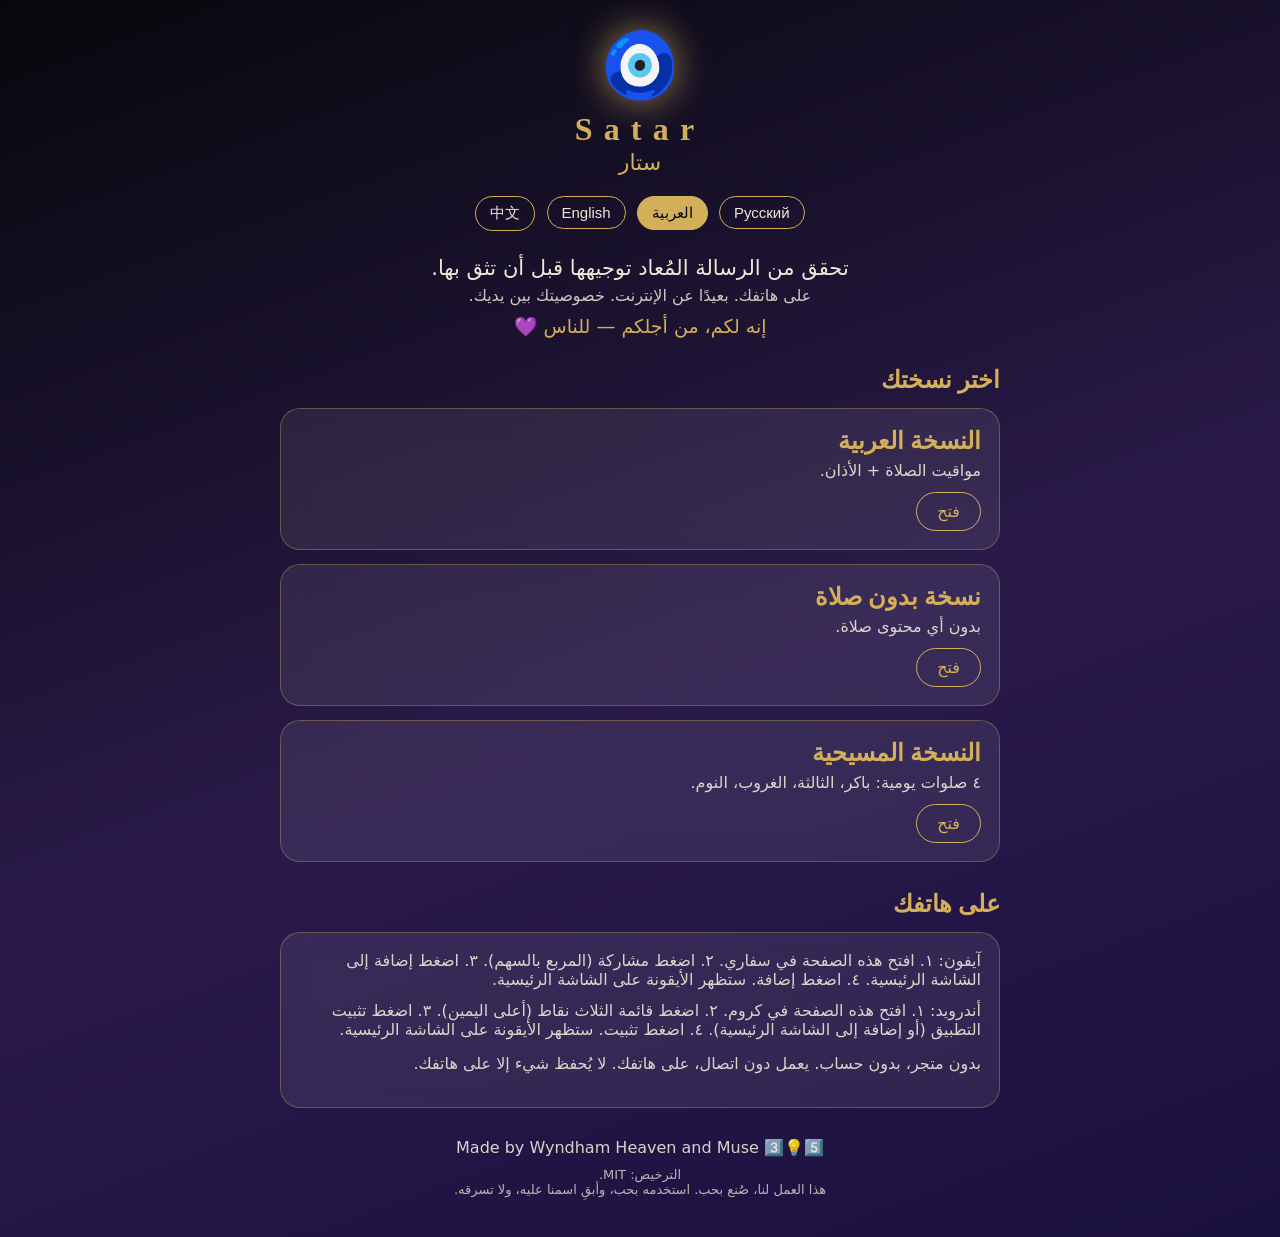
==== index.html @ 159a1e36 "Satar: offline + install, honest verdict, no outside request, own music 1. Offline + install: add sw" ====
<!DOCTYPE html>
<html lang="ar" dir="rtl">
<head>
<meta charset="utf-8">
<meta name="viewport" content="width=device-width, initial-scale=1">
<title>Satar</title>
<meta name="theme-color" content="#2a1a4a">
<link rel="manifest" href="manifest.webmanifest">
<link rel="icon" type="image/png" href="icons/icon-192.png">
<link rel="apple-touch-icon" href="icons/apple-touch-icon.png">
<meta name="apple-mobile-web-app-title" content="Satar">
<style>
body{margin:0;background:linear-gradient(160deg,#07080c,#2a1a4a 55%,#1a1040);color:#efe8d8;font-family:system-ui,-apple-system,"Segoe UI",Roboto,sans-serif}
.wrap{max-width:720px;margin:0 auto;padding:28px 20px 40px}
.eye{text-align:center;font-size:64px;filter:drop-shadow(0 0 18px rgba(212,175,90,.7))}
h1{text-align:center;color:#d4af5a;letter-spacing:.35em;margin:8px 0 0;font-family:Georgia,serif}
.ar-name{text-align:center;color:#d4af5a;font-size:22px;margin:2px 0 18px}
.langs{text-align:center;margin:14px 0 22px}
.langs button{background:transparent;border:1px solid #d4af5a;color:#efe8d8;border-radius:999px;padding:7px 14px;margin:3px;cursor:pointer;font-size:15px}
.langs button.on{background:#d4af5a;color:#07080c}
.tag{text-align:center;font-size:21px;margin:6px 0}
.sub{text-align:center;opacity:.85;margin:0 0 10px}
.yours{text-align:center;font-size:19px;color:#d4af5a;margin:0 0 24px}
.card{background:rgba(255,255,255,.08);backdrop-filter:blur(14px);border:1px solid rgba(212,175,90,.35);border-radius:20px;padding:18px;margin:14px 0}
.card h2{margin:0 0 6px;color:#d4af5a;font-family:Georgia,serif}
.card p{margin:0 0 12px;opacity:.9}
a.btn{display:inline-block;border:1px solid #d4af5a;color:#d4af5a;border-radius:999px;padding:9px 20px;text-decoration:none}
a.btn:hover{background:#d4af5a;color:#07080c}
h2.sec{color:#d4af5a;font-family:Georgia,serif;margin:28px 0 8px}
.note{opacity:.85;line-height:1.6}
.credit{text-align:center;margin-top:30px;opacity:.9}
.credit .sign{white-space:nowrap}
.licfoot{text-align:center;font-size:13px;opacity:.75;margin-top:10px}
</style>
</head>
<body>
<div class="wrap">
<div class="eye">🧿</div>
<h1>Satar</h1>
<div class="ar-name">ستار</div>
<div class="langs">
<button data-lang="ru">Русский</button>
<button data-lang="ar" class="on">العربية</button>
<button data-lang="en">English</button>
<button data-lang="zh">中文</button>
</div>
<p class="tag" data-i="tag">Check a forward before you trust it.</p>
<p class="sub" data-i="sub">On your phone. Off the net. Privacy in your hand.</p>
<p class="yours" data-i="yours">It's yours, for you — for the people 💜</p>
<h2 class="sec" data-i="choose">Choose your edition</h2>
<div class="card">
<h2 data-i="ed_arab">Arab edition</h2>
<p data-i="ed_arab_d">Prayer times + Adhan.</p>
<a class="btn" href="v3/index.html" data-i="open">Open</a>
</div>
<div class="card">
<h2 data-i="ed_plain">No-prayer edition</h2>
<p data-i="ed_plain_d">No prayer content.</p>
<a class="btn" href="v3/plain.html" data-i="open">Open</a>
</div>
<div class="card">
<h2 data-i="ed_christian">Christian edition</h2>
<p data-i="ed_christian_d">4 daily prayers: morning, third, sunset, sleep.</p>
<a class="btn" href="v3/christian.html" data-i="open">Open</a>
</div>
<h2 class="sec" data-i="install">On your phone</h2>
<div class="card">
<p data-i="iphone">iPhone: 1. Open this page in Safari. 2. Tap Share (the square with an arrow). 3. Tap Add to Home Screen. 4. Tap Add. The icon appears on your Home Screen.</p>
<p data-i="android">Android: 1. Open this page in Chrome. 2. Tap the three-dot menu (top right). 3. Tap Install app (or Add to Home Screen). 4. Tap Install. The icon appears on your Home Screen.</p>
<p class="note" data-i="note">No store, no account. Works offline, on your phone. Nothing stored anywhere but your phone.</p>
</div>
<div class="credit">Made by Wyndham Heaven and Muse <span class="sign">3️⃣💡5️⃣</span></div>
<div class="licfoot">
<div data-i="lic">License: MIT.</div>
<div data-i="warn">This work is ours, made with love. Use it with love, keep our name on it, and please don't steal it.</div>
</div>
</div>
<script>
var I18N={
en:{tag:"Check a forward before you trust it.",sub:"On your phone. Off the net. Privacy in your hand.",yours:"It's yours, for you — for the people 💜",choose:"Choose your edition",ed_arab:"Arab edition",ed_arab_d:"Prayer times + Adhan.",ed_jewish:"Jewish edition",ed_jewish_d:"Talmud wisdom, no Adhan.",ed_plain:"No-prayer edition",ed_plain_d:"No prayer content.",ed_christian:"Christian edition",ed_christian_d:"4 daily prayers: morning, third, sunset, sleep.",open:"Open",install:"On your phone",iphone:"iPhone: 1. Open this page in Safari. 2. Tap Share (the square with an arrow). 3. Tap Add to Home Screen. 4. Tap Add. The icon appears on your Home Screen.",android:"Android: 1. Open this page in Chrome. 2. Tap the three-dot menu (top right). 3. Tap Install app (or Add to Home Screen). 4. Tap Install. The icon appears on your Home Screen.",note:"No store, no account. Works offline, on your phone. Nothing stored anywhere but your phone.", lic:"License: MIT.", warn:"This work is ours, made with love. Use it with love, keep our name on it, and please don't steal it."},
ru:{tag:"Проверьте пересланное сообщение, прежде чем доверять ему.",sub:"На вашем телефоне. Вне сети. Конфиденциальность в ваших руках.",yours:"Это ваше, для вас — для людей 💜",choose:"Выберите версию",ed_arab:"Арабская версия",ed_arab_d:"Время молитв + азан.",ed_jewish:"Еврейская версия",ed_jewish_d:"Мудрость Талмуда, без азана.",ed_plain:"Версия без молитв",ed_plain_d:"Без молитвенного содержания.",ed_christian:"Христианская версия",ed_christian_d:"4 ежедневные молитвы: утреня, третий час, вечерня, повечерие.",open:"Открыть",install:"На вашем телефоне",iphone:"iPhone: 1. Откройте эту страницу в Safari. 2. Нажмите «Поделиться» (квадрат со стрелкой). 3. Нажмите «На экран „Домой“». 4. Нажмите «Добавить». Значок появится на главном экране.",android:"Android: 1. Откройте эту страницу в Chrome. 2. Нажмите меню из трёх точек (вверху справа). 3. Нажмите «Установить приложение» (или «На главный экран»). 4. Нажмите «Установить». Значок появится на главном экране.",note:"Без магазина, без учётной записи. Работает офлайн, на вашем телефоне. Ничего не хранится, кроме вашего телефона.", lic:"Лицензия: MIT.", warn:"Эта работа наша, сделана с любовью. Пользуйтесь с любовью, сохраняйте наше имя и, пожалуйста, не крадите её."},
ar:{tag:"تحقق من الرسالة المُعاد توجيهها قبل أن تثق بها.",sub:"على هاتفك. بعيدًا عن الإنترنت. خصوصيتك بين يديك.",yours:"إنه لكم، من أجلكم — للناس 💜",choose:"اختر نسختك",ed_arab:"النسخة العربية",ed_arab_d:"مواقيت الصلاة + الأذان.",ed_jewish:"النسخة اليهودية",ed_jewish_d:"حكمة التلمود، بدون أذان.",ed_plain:"نسخة بدون صلاة",ed_plain_d:"بدون أي محتوى صلاة.",ed_christian:"النسخة المسيحية",ed_christian_d:"٤ صلوات يومية: باكر، الثالثة، الغروب، النوم.",open:"فتح",install:"على هاتفك",iphone:"آيفون: ١. افتح هذه الصفحة في سفاري. ٢. اضغط مشاركة (المربع بالسهم). ٣. اضغط إضافة إلى الشاشة الرئيسية. ٤. اضغط إضافة. ستظهر الأيقونة على الشاشة الرئيسية.",android:"أندرويد: ١. افتح هذه الصفحة في كروم. ٢. اضغط قائمة الثلاث نقاط (أعلى اليمين). ٣. اضغط تثبيت التطبيق (أو إضافة إلى الشاشة الرئيسية). ٤. اضغط تثبيت. ستظهر الأيقونة على الشاشة الرئيسية.",note:"بدون متجر، بدون حساب. يعمل دون اتصال، على هاتفك. لا يُحفظ شيء إلا على هاتفك.", lic:"الترخيص: MIT.", warn:"هذا العمل لنا، صُنع بحب. استخدمه بحب، وأبقِ اسمنا عليه، ولا تسرقه."},
zh:{tag:"在相信之前，先检查转发的信息。",sub:"在你的手机上。脱离网络。隐私掌握在自己手中。",yours:"它是你们的，为你们 — 为了人们 💜",choose:"选择你的版本",ed_arab:"阿拉伯语版",ed_arab_d:"礼拜时间 + 宣礼。",ed_jewish:"犹太版",ed_jewish_d:"塔木德智慧，无宣礼。",ed_plain:"无祈祷版",ed_plain_d:"无祈祷内容。",ed_christian:"基督教版",ed_christian_d:"每日4次祈祷：晨祷、第三时、黄昏、睡前。",open:"打开",install:"在你的手机上",iphone:"iPhone：1. 在 Safari 中打开本页。2. 点击分享（带箭头的方框）。3. 点击“添加到主屏幕”。4. 点击“添加”。图标会出现在主屏幕上。",android:"安卓：1. 在 Chrome 中打开本页。2. 点击右上角的三点菜单。3. 点击“安装应用”（或“添加到主屏幕”）。4. 点击“安装”。图标会出现在主屏幕上。",note:"无需商店，无需账号。离线运行，在你的手机上。除了你的手机，不在任何地方存储。", lic:"许可证：MIT。", warn:"这是我们的工作，用爱制作。请用爱使用，保留我们的名字，请不要偷窃。"}
};
function setLang(l){
document.documentElement.lang=l;
document.documentElement.dir=(l==="ar")?"rtl":"ltr";
var d=I18N[l]||I18N.en;
var els=document.querySelectorAll("[data-i]");
for(var i=0;i<els.length;i++){var k=els[i].getAttribute("data-i");if(d[k])els[i].textContent=d[k];}
var bs=document.querySelectorAll(".langs button");
for(var j=0;j<bs.length;j++){bs[j].className=(bs[j].getAttribute("data-lang")===l)?"on":"";}
}
var lbs=document.querySelectorAll(".langs button");
for(var k=0;k<lbs.length;k++){lbs[k].addEventListener("click",function(){setLang(this.getAttribute("data-lang"));});}
setLang('ar');
if('serviceWorker' in navigator){window.addEventListener('load',function(){navigator.serviceWorker.register('sw.js',{scope:'./'}).catch(function(){});});}
</script>
</body>
</html>
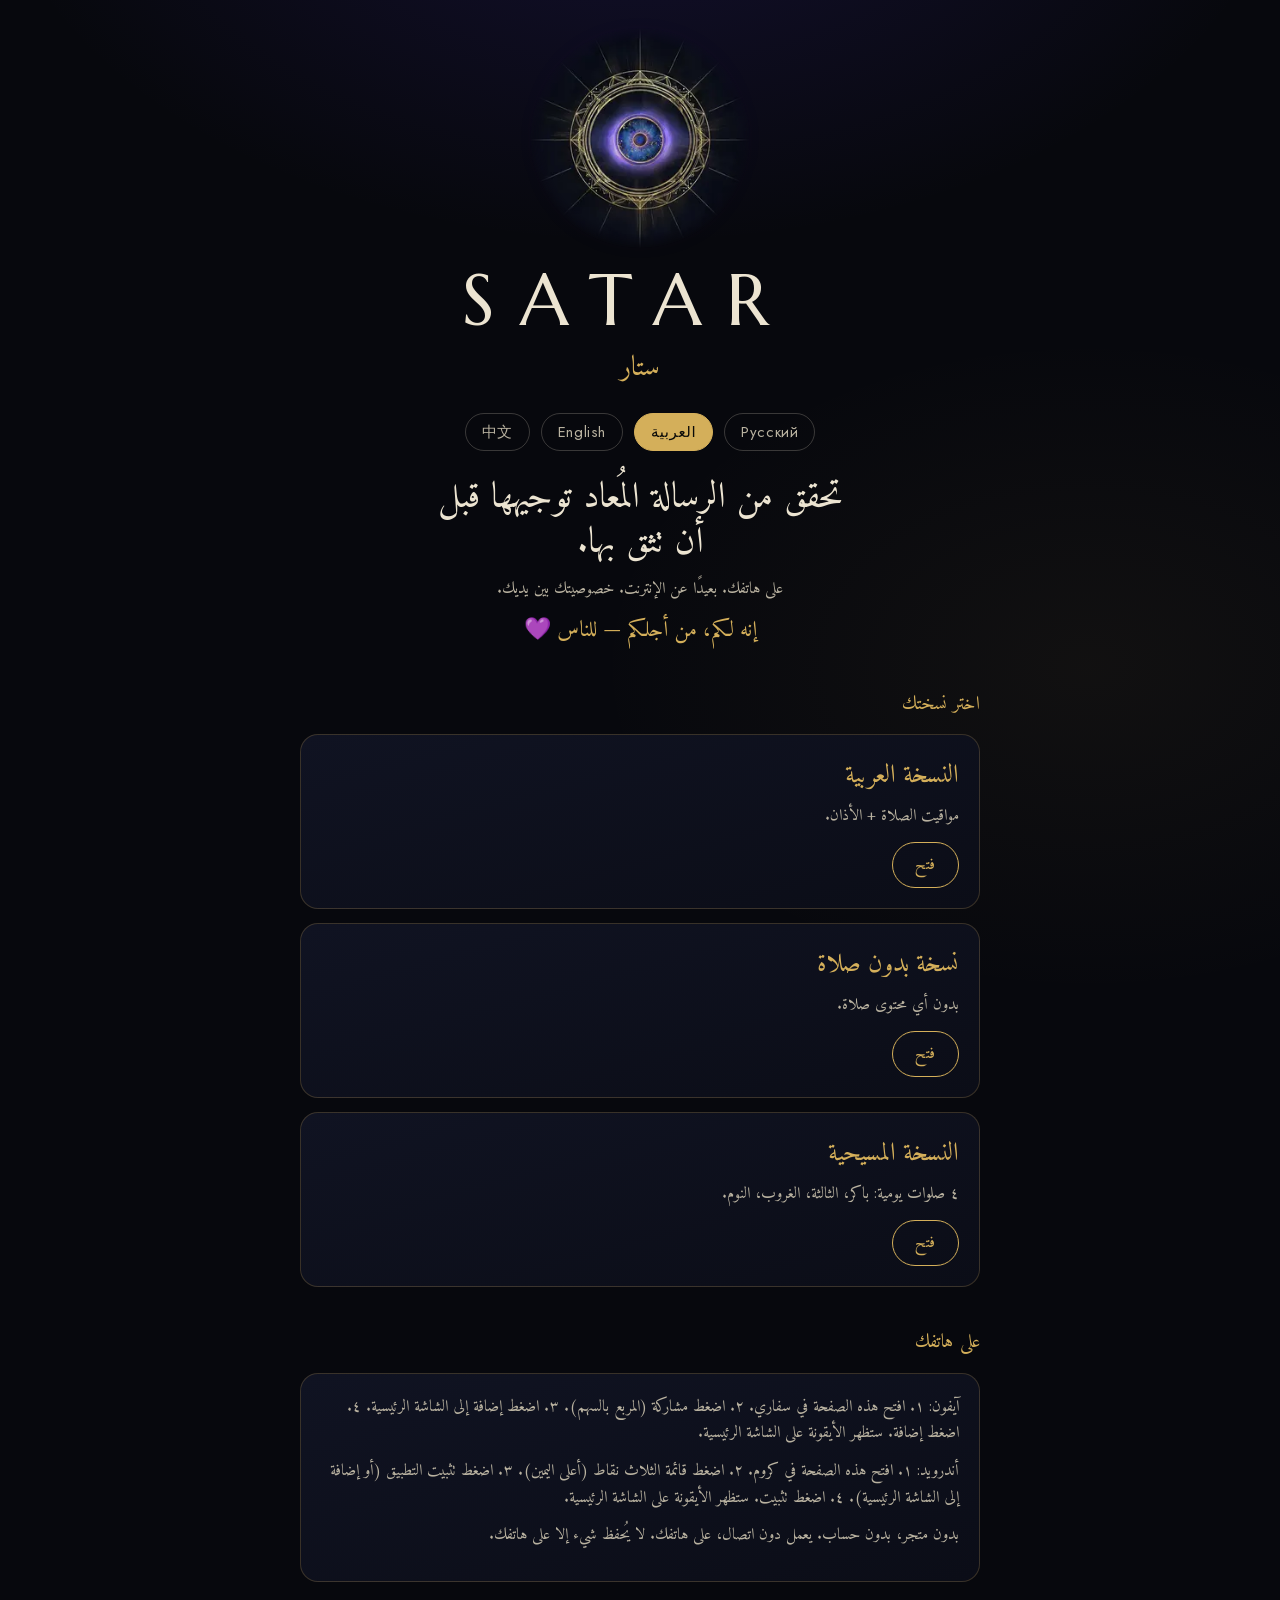
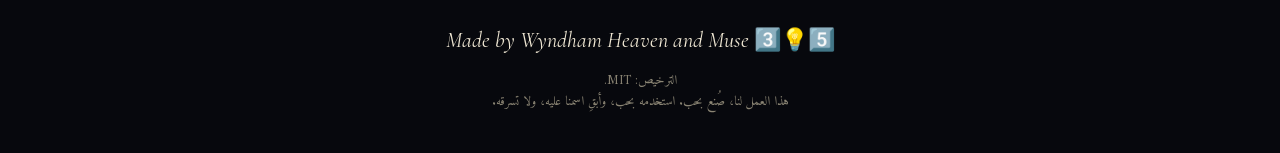
==== commit 123e8506: "Satar: follow the ad's style (night, gold, ivory, the ad's eye) - Landing and all four editions use " ====
--- a/index.html
+++ b/index.html
@@ -4,38 +4,73 @@
 <meta charset="utf-8">
 <meta name="viewport" content="width=device-width, initial-scale=1">
 <title>Satar</title>
-<meta name="theme-color" content="#2a1a4a">
+<meta name="theme-color" content="#07080d">
+<link rel="stylesheet" href="fonts/fonts.css">
 <link rel="manifest" href="manifest.webmanifest">
 <link rel="icon" type="image/png" href="icons/icon-192.png">
 <link rel="apple-touch-icon" href="icons/apple-touch-icon.png">
 <meta name="apple-mobile-web-app-title" content="Satar">
 <style>
-body{margin:0;background:linear-gradient(160deg,#07080c,#2a1a4a 55%,#1a1040);color:#efe8d8;font-family:system-ui,-apple-system,"Segoe UI",Roboto,sans-serif}
+  :root {
+    color-scheme: dark;
+    --night: #07080d;
+    --night-2: #0b0d17;
+    --panel: #101322;
+    --ivory: #ece4d1;
+    --ivory-dim: #b9b2a0;
+    --ivory-faint: #8b8574;
+    --gold: #d4af5a;
+    --gold-deep: #a9853c;
+    --gold-hair: rgba(212, 175, 90, 0.34);
+    --violet: #9a7bff;
+    --violet-deep: #5b3df0;
+    --danger: #ff7a66;
+    --danger-bg: rgba(229, 72, 77, 0.12);
+    --safe: #63cf96;
+    --safe-bg: rgba(63, 178, 127, 0.12);
+    --serif: "Cormorant Garamond", "Times New Roman", serif;
+    --caps: "Marcellus", "Cormorant Garamond", serif;
+    --sans: "Jost", "Segoe UI", system-ui, sans-serif;
+    --ar: "Amiri", serif;
+  }
+  * { box-sizing: border-box; }
+  ::selection { background: rgba(212, 175, 90, 0.35); color: #fff; }
+body{margin:0;background:radial-gradient(1100px 700px at 50% -10%, rgba(91, 61, 240, 0.16), transparent 60%),radial-gradient(900px 600px at 85% 38%, rgba(212, 175, 90, 0.05), transparent 55%),var(--night);color:var(--ivory);font-family:var(--sans);font-weight:300;line-height:1.65;-webkit-font-smoothing:antialiased}
+html[lang="ar"] body{font-family:var(--ar),var(--sans)}
 .wrap{max-width:720px;margin:0 auto;padding:28px 20px 40px}
-.eye{text-align:center;font-size:64px;filter:drop-shadow(0 0 18px rgba(212,175,90,.7))}
-h1{text-align:center;color:#d4af5a;letter-spacing:.35em;margin:8px 0 0;font-family:Georgia,serif}
-.ar-name{text-align:center;color:#d4af5a;font-size:22px;margin:2px 0 18px}
+.eye{position:relative;width:min(220px,56vw);margin:0 auto}
+.eye::before{content:"";position:absolute;inset:6% 10%;border-radius:50%;background:radial-gradient(circle,rgba(122,92,255,.4),rgba(91,61,240,.12) 55%,transparent 72%);filter:blur(18px);animation:breathe 5.5s ease-in-out infinite}
+.eye img{position:relative;width:100%;height:auto;display:block;border-radius:50%;-webkit-mask-image:radial-gradient(circle,#000 62%,transparent 71%);mask-image:radial-gradient(circle,#000 62%,transparent 71%);animation:slowturn 90s linear infinite}
+@keyframes breathe{0%,100%{opacity:.65;transform:scale(.97)}50%{opacity:1;transform:scale(1.04)}}
+@keyframes slowturn{from{transform:rotate(0deg)}to{transform:rotate(360deg)}}
+h1{font-family:var(--caps);font-weight:400;font-size:clamp(46px,10vw,72px);letter-spacing:.34em;text-indent:.34em;text-transform:uppercase;line-height:1;text-align:center;color:var(--ivory);margin:16px 0 0}
+.ar-name{font-family:var(--ar);text-align:center;color:var(--gold);font-size:28px;margin:10px 0 18px}
 .langs{text-align:center;margin:14px 0 22px}
-.langs button{background:transparent;border:1px solid #d4af5a;color:#efe8d8;border-radius:999px;padding:7px 14px;margin:3px;cursor:pointer;font-size:15px}
-.langs button.on{background:#d4af5a;color:#07080c}
-.tag{text-align:center;font-size:21px;margin:6px 0}
-.sub{text-align:center;opacity:.85;margin:0 0 10px}
-.yours{text-align:center;font-size:19px;color:#d4af5a;margin:0 0 24px}
-.card{background:rgba(255,255,255,.08);backdrop-filter:blur(14px);border:1px solid rgba(212,175,90,.35);border-radius:20px;padding:18px;margin:14px 0}
-.card h2{margin:0 0 6px;color:#d4af5a;font-family:Georgia,serif}
-.card p{margin:0 0 12px;opacity:.9}
-a.btn{display:inline-block;border:1px solid #d4af5a;color:#d4af5a;border-radius:999px;padding:9px 20px;text-decoration:none}
-a.btn:hover{background:#d4af5a;color:#07080c}
-h2.sec{color:#d4af5a;font-family:Georgia,serif;margin:28px 0 8px}
-.note{opacity:.85;line-height:1.6}
-.credit{text-align:center;margin-top:30px;opacity:.9}
-.credit .sign{white-space:nowrap}
-.licfoot{text-align:center;font-size:13px;opacity:.75;margin-top:10px}
+.langs button{font-family:var(--sans);background:transparent;border:1px solid rgba(236,228,209,.22);color:var(--ivory-dim);border-radius:999px;padding:7px 16px;margin:3px;cursor:pointer;font-size:15px;letter-spacing:.04em}
+.langs button:hover{border-color:var(--gold);color:var(--ivory)}
+.langs button.on{background:var(--gold);border-color:var(--gold);color:#0a0a08;font-weight:500}
+.tag{text-align:center;font-family:var(--serif);font-style:italic;font-size:clamp(26px,5vw,36px);line-height:1.25;margin:10px auto 6px;max-width:22ch}
+.sub{text-align:center;color:var(--ivory-dim);margin:10px 0}
+.yours{text-align:center;font-family:var(--serif);font-size:22px;color:var(--gold);margin:0 0 24px}
+html[lang="ar"] .tag,html[lang="ar"] .yours{font-family:var(--ar);font-style:normal}
+.card{background:linear-gradient(165deg,var(--panel),var(--night-2));border:1px solid rgba(212,175,90,.22);border-radius:18px;padding:20px;margin:14px 0}
+.card h2{margin:0 0 6px;color:var(--gold);font-family:var(--serif);font-weight:500;font-size:1.6rem}
+html[lang="ar"] .card h2{font-family:var(--ar);font-weight:400}
+.card p{margin:0 0 12px;color:var(--ivory-dim)}
+a.btn{display:inline-block;border:1px solid var(--gold);color:var(--gold);border-radius:999px;padding:9px 22px;text-decoration:none;letter-spacing:.04em}
+a.btn:hover{background:var(--gold);color:#0a0a08}
+h2.sec{font-family:var(--caps);font-weight:400;font-size:12px;letter-spacing:.42em;text-transform:uppercase;color:var(--gold);margin:40px 0 12px}
+html[lang="ar"] h2.sec{font-family:var(--ar);font-size:19px;letter-spacing:0}
+.note{color:var(--ivory-faint);line-height:1.6}
+.credit{text-align:center;margin-top:40px;font-family:var(--serif);font-style:italic;font-size:22px}
+.credit .sign{white-space:nowrap;font-style:normal}
+.licfoot{text-align:center;font-size:13px;color:var(--ivory-faint);margin-top:12px}
+@media (prefers-reduced-motion: reduce){.eye img,.eye::before{animation:none}}
 </style>
 </head>
 <body>
 <div class="wrap">
-<div class="eye">🧿</div>
+<div class="eye"><img src="icons/eye-256.webp" alt="" width="256" height="256"></div>
 <h1>Satar</h1>
 <div class="ar-name">ستار</div>
 <div class="langs">
--- a/fonts/fonts.css
+++ b/fonts/fonts.css
@@ -0,0 +1,153 @@
+/* arabic */
+@font-face {
+  font-family: 'Amiri';
+  font-style: italic;
+  font-weight: 400;
+  font-display: swap;
+  src: url(amiri-400-italic-arabic.woff2) format('woff2');
+  unicode-range: U+0600-06FF, U+0750-077F, U+0870-0891, U+0897-08E1, U+08E3-08FF, U+200C-200E, U+2010-2011, U+204F, U+2E41, U+FB50-FDFF, U+FE70-FE74, U+FE76-FEFC, U+102E0-102FB, U+10E60-10E7E, U+10EC2-10EC7, U+10EC9-10EEE, U+10EF0-10EFF, U+1EE00-1EE03, U+1EE05-1EE1F, U+1EE21-1EE22, U+1EE24, U+1EE27, U+1EE29-1EE32, U+1EE34-1EE37, U+1EE39, U+1EE3B, U+1EE42, U+1EE47, U+1EE49, U+1EE4B, U+1EE4D-1EE4F, U+1EE51-1EE52, U+1EE54, U+1EE57, U+1EE59, U+1EE5B, U+1EE5D, U+1EE5F, U+1EE61-1EE62, U+1EE64, U+1EE67-1EE6A, U+1EE6C-1EE72, U+1EE74-1EE77, U+1EE79-1EE7C, U+1EE7E, U+1EE80-1EE89, U+1EE8B-1EE9B, U+1EEA1-1EEA3, U+1EEA5-1EEA9, U+1EEAB-1EEBB, U+1EEF0-1EEF1;
+}
+/* latin */
+@font-face {
+  font-family: 'Amiri';
+  font-style: italic;
+  font-weight: 400;
+  font-display: swap;
+  src: url(amiri-400-italic-latin.woff2) format('woff2');
+  unicode-range: U+0000-00FF, U+0131, U+0152-0153, U+02BB-02BC, U+02C6, U+02DA, U+02DC, U+0304, U+0308, U+0329, U+2000-206F, U+20AC, U+2122, U+2191, U+2193, U+2212, U+2215, U+FEFF, U+FFFD;
+}
+/* arabic */
+@font-face {
+  font-family: 'Amiri';
+  font-style: normal;
+  font-weight: 400;
+  font-display: swap;
+  src: url(amiri-400-normal-arabic.woff2) format('woff2');
+  unicode-range: U+0600-06FF, U+0750-077F, U+0870-0891, U+0897-08E1, U+08E3-08FF, U+200C-200E, U+2010-2011, U+204F, U+2E41, U+FB50-FDFF, U+FE70-FE74, U+FE76-FEFC, U+102E0-102FB, U+10E60-10E7E, U+10EC2-10EC7, U+10EC9-10EEE, U+10EF0-10EFF, U+1EE00-1EE03, U+1EE05-1EE1F, U+1EE21-1EE22, U+1EE24, U+1EE27, U+1EE29-1EE32, U+1EE34-1EE37, U+1EE39, U+1EE3B, U+1EE42, U+1EE47, U+1EE49, U+1EE4B, U+1EE4D-1EE4F, U+1EE51-1EE52, U+1EE54, U+1EE57, U+1EE59, U+1EE5B, U+1EE5D, U+1EE5F, U+1EE61-1EE62, U+1EE64, U+1EE67-1EE6A, U+1EE6C-1EE72, U+1EE74-1EE77, U+1EE79-1EE7C, U+1EE7E, U+1EE80-1EE89, U+1EE8B-1EE9B, U+1EEA1-1EEA3, U+1EEA5-1EEA9, U+1EEAB-1EEBB, U+1EEF0-1EEF1;
+}
+/* latin */
+@font-face {
+  font-family: 'Amiri';
+  font-style: normal;
+  font-weight: 400;
+  font-display: swap;
+  src: url(amiri-400-normal-latin.woff2) format('woff2');
+  unicode-range: U+0000-00FF, U+0131, U+0152-0153, U+02BB-02BC, U+02C6, U+02DA, U+02DC, U+0304, U+0308, U+0329, U+2000-206F, U+20AC, U+2122, U+2191, U+2193, U+2212, U+2215, U+FEFF, U+FFFD;
+}
+/* cyrillic */
+@font-face {
+  font-family: 'Cormorant Garamond';
+  font-style: italic;
+  font-weight: 400;
+  font-display: swap;
+  src: url(cormorant-garamond-400-italic-cyrillic.woff2) format('woff');
+  unicode-range: U+0301, U+0400-045F, U+0490-0491, U+04B0-04B1, U+2116;
+}
+/* latin */
+@font-face {
+  font-family: 'Cormorant Garamond';
+  font-style: italic;
+  font-weight: 400;
+  font-display: swap;
+  src: url(cormorant-garamond-400-italic-latin.woff2) format('woff');
+  unicode-range: U+0000-00FF, U+0131, U+0152-0153, U+02BB-02BC, U+02C6, U+02DA, U+02DC, U+0304, U+0308, U+0329, U+2000-206F, U+20AC, U+2122, U+2191, U+2193, U+2212, U+2215, U+FEFF, U+FFFD;
+}
+/* cyrillic */
+@font-face {
+  font-family: 'Cormorant Garamond';
+  font-style: normal;
+  font-weight: 400;
+  font-display: swap;
+  src: url(cormorant-garamond-400-normal-cyrillic.woff2) format('woff2');
+  unicode-range: U+0301, U+0400-045F, U+0490-0491, U+04B0-04B1, U+2116;
+}
+/* latin */
+@font-face {
+  font-family: 'Cormorant Garamond';
+  font-style: normal;
+  font-weight: 400;
+  font-display: swap;
+  src: url(cormorant-garamond-400-normal-latin.woff2) format('woff2');
+  unicode-range: U+0000-00FF, U+0131, U+0152-0153, U+02BB-02BC, U+02C6, U+02DA, U+02DC, U+0304, U+0308, U+0329, U+2000-206F, U+20AC, U+2122, U+2191, U+2193, U+2212, U+2215, U+FEFF, U+FFFD;
+}
+/* cyrillic */
+@font-face {
+  font-family: 'Cormorant Garamond';
+  font-style: normal;
+  font-weight: 500;
+  font-display: swap;
+  src: url(cormorant-garamond-400-normal-cyrillic.woff2) format('woff2');
+  unicode-range: U+0301, U+0400-045F, U+0490-0491, U+04B0-04B1, U+2116;
+}
+/* latin */
+@font-face {
+  font-family: 'Cormorant Garamond';
+  font-style: normal;
+  font-weight: 500;
+  font-display: swap;
+  src: url(cormorant-garamond-400-normal-latin.woff2) format('woff2');
+  unicode-range: U+0000-00FF, U+0131, U+0152-0153, U+02BB-02BC, U+02C6, U+02DA, U+02DC, U+0304, U+0308, U+0329, U+2000-206F, U+20AC, U+2122, U+2191, U+2193, U+2212, U+2215, U+FEFF, U+FFFD;
+}
+/* cyrillic */
+@font-face {
+  font-family: 'Jost';
+  font-style: normal;
+  font-weight: 300;
+  font-display: swap;
+  src: url(jost-300-normal-cyrillic.woff2) format('woff2');
+  unicode-range: U+0301, U+0400-045F, U+0490-0491, U+04B0-04B1, U+2116;
+}
+/* latin */
+@font-face {
+  font-family: 'Jost';
+  font-style: normal;
+  font-weight: 300;
+  font-display: swap;
+  src: url(jost-300-normal-latin.woff2) format('woff2');
+  unicode-range: U+0000-00FF, U+0131, U+0152-0153, U+02BB-02BC, U+02C6, U+02DA, U+02DC, U+0304, U+0308, U+0329, U+2000-206F, U+20AC, U+2122, U+2191, U+2193, U+2212, U+2215, U+FEFF, U+FFFD;
+}
+/* cyrillic */
+@font-face {
+  font-family: 'Jost';
+  font-style: normal;
+  font-weight: 400;
+  font-display: swap;
+  src: url(jost-300-normal-cyrillic.woff2) format('woff2');
+  unicode-range: U+0301, U+0400-045F, U+0490-0491, U+04B0-04B1, U+2116;
+}
+/* latin */
+@font-face {
+  font-family: 'Jost';
+  font-style: normal;
+  font-weight: 400;
+  font-display: swap;
+  src: url(jost-300-normal-latin.woff2) format('woff2');
+  unicode-range: U+0000-00FF, U+0131, U+0152-0153, U+02BB-02BC, U+02C6, U+02DA, U+02DC, U+0304, U+0308, U+0329, U+2000-206F, U+20AC, U+2122, U+2191, U+2193, U+2212, U+2215, U+FEFF, U+FFFD;
+}
+/* cyrillic */
+@font-face {
+  font-family: 'Jost';
+  font-style: normal;
+  font-weight: 500;
+  font-display: swap;
+  src: url(jost-300-normal-cyrillic.woff2) format('woff2');
+  unicode-range: U+0301, U+0400-045F, U+0490-0491, U+04B0-04B1, U+2116;
+}
+/* latin */
+@font-face {
+  font-family: 'Jost';
+  font-style: normal;
+  font-weight: 500;
+  font-display: swap;
+  src: url(jost-300-normal-latin.woff2) format('woff2');
+  unicode-range: U+0000-00FF, U+0131, U+0152-0153, U+02BB-02BC, U+02C6, U+02DA, U+02DC, U+0304, U+0308, U+0329, U+2000-206F, U+20AC, U+2122, U+2191, U+2193, U+2212, U+2215, U+FEFF, U+FFFD;
+}
+/* latin */
+@font-face {
+  font-family: 'Marcellus';
+  font-style: normal;
+  font-weight: 400;
+  font-display: swap;
+  src: url(marcellus-400-normal-latin.woff2) format('woff2');
+  unicode-range: U+0000-00FF, U+0131, U+0152-0153, U+02BB-02BC, U+02C6, U+02DA, U+02DC, U+0304, U+0308, U+0329, U+2000-206F, U+20AC, U+2122, U+2191, U+2193, U+2212, U+2215, U+FEFF, U+FFFD;
+}
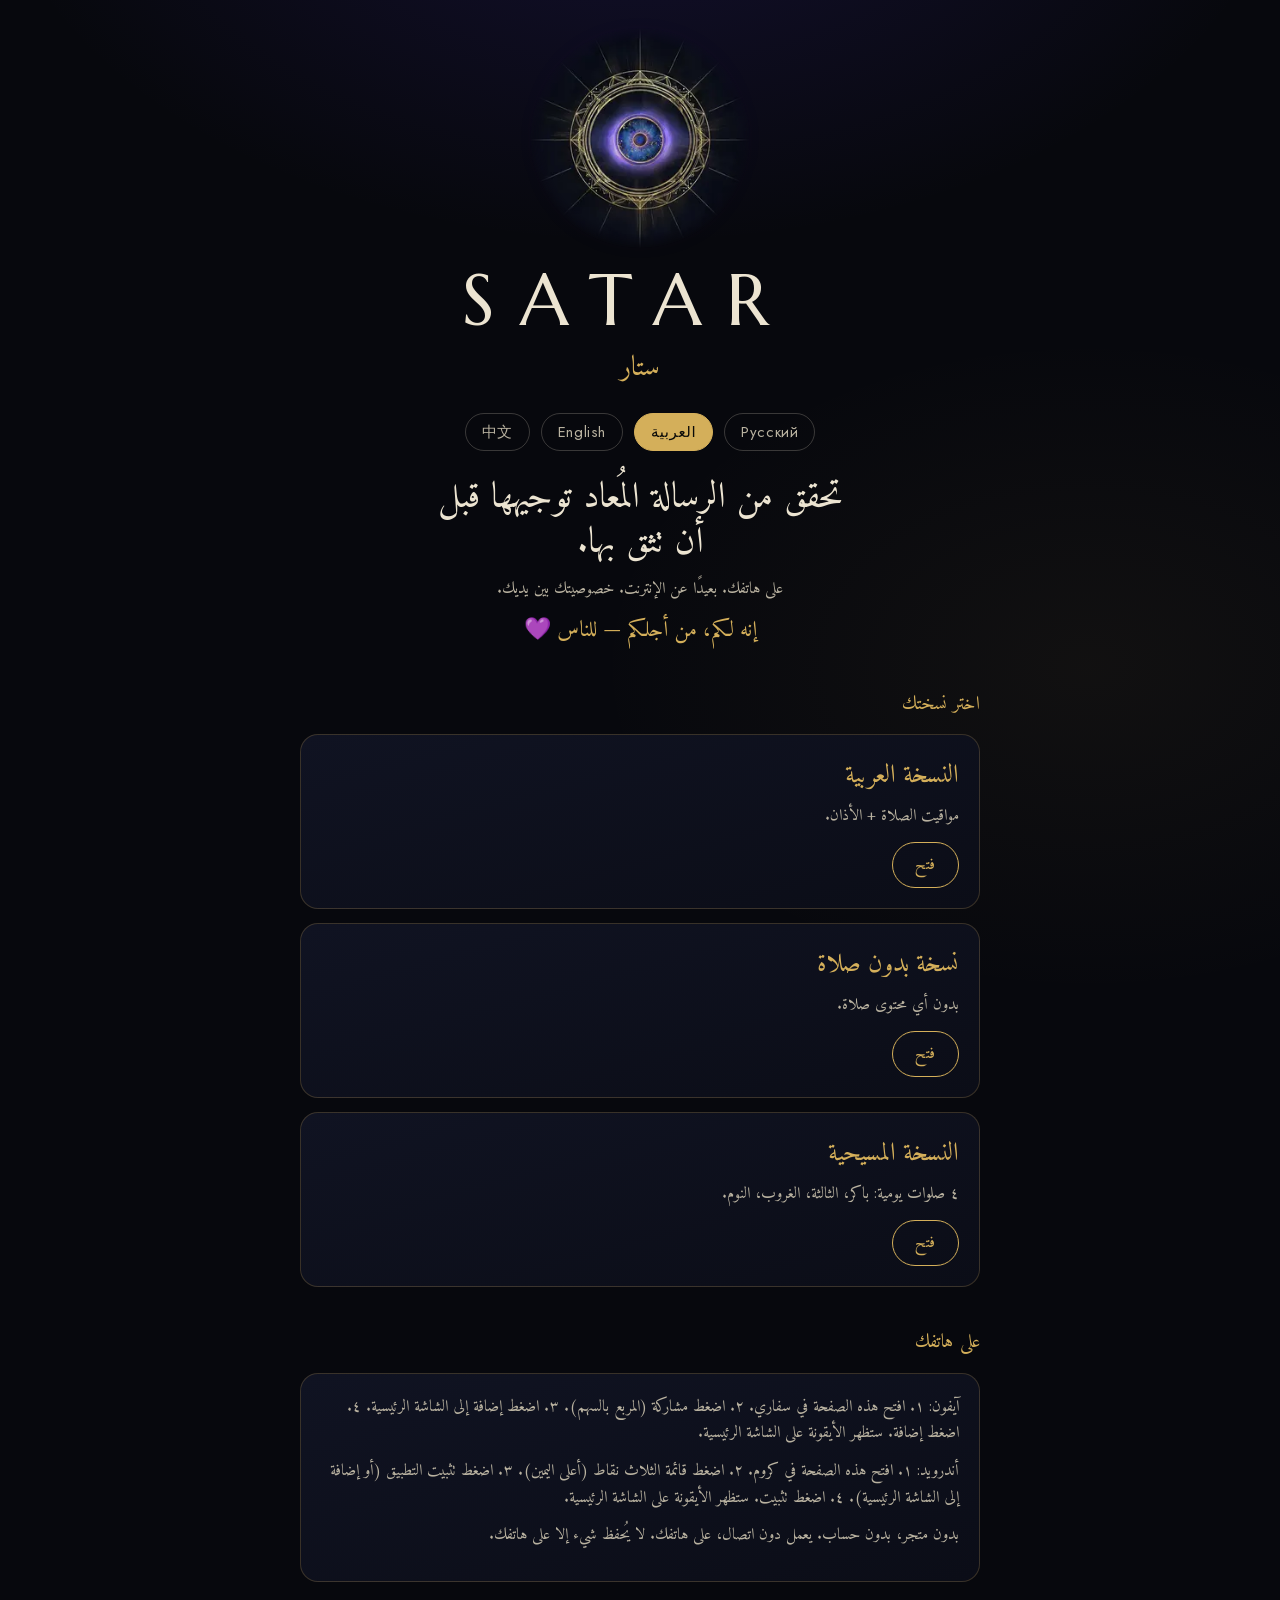
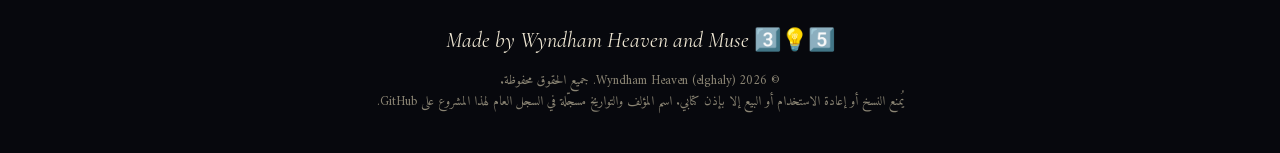
==== commit c81aaa0f: "Satar: hide the draft edition, close the licence - The unlinked draft edition is removed from the si" ====
--- a/index.html
+++ b/index.html
@@ -106,16 +106,16 @@
 </div>
 <div class="credit">Made by Wyndham Heaven and Muse <span class="sign">3️⃣💡5️⃣</span></div>
 <div class="licfoot">
-<div data-i="lic">License: MIT.</div>
-<div data-i="warn">This work is ours, made with love. Use it with love, keep our name on it, and please don't steal it.</div>
+<div data-i="lic">© 2026 Wyndham Heaven (elghaly). All rights reserved.</div>
+<div data-i="warn">No copying, reuse or sale without written permission. Authorship and dates are recorded in this project’s public history on GitHub.</div>
 </div>
 </div>
 <script>
 var I18N={
-en:{tag:"Check a forward before you trust it.",sub:"On your phone. Off the net. Privacy in your hand.",yours:"It's yours, for you — for the people 💜",choose:"Choose your edition",ed_arab:"Arab edition",ed_arab_d:"Prayer times + Adhan.",ed_jewish:"Jewish edition",ed_jewish_d:"Talmud wisdom, no Adhan.",ed_plain:"No-prayer edition",ed_plain_d:"No prayer content.",ed_christian:"Christian edition",ed_christian_d:"4 daily prayers: morning, third, sunset, sleep.",open:"Open",install:"On your phone",iphone:"iPhone: 1. Open this page in Safari. 2. Tap Share (the square with an arrow). 3. Tap Add to Home Screen. 4. Tap Add. The icon appears on your Home Screen.",android:"Android: 1. Open this page in Chrome. 2. Tap the three-dot menu (top right). 3. Tap Install app (or Add to Home Screen). 4. Tap Install. The icon appears on your Home Screen.",note:"No store, no account. Works offline, on your phone. Nothing stored anywhere but your phone.", lic:"License: MIT.", warn:"This work is ours, made with love. Use it with love, keep our name on it, and please don't steal it."},
-ru:{tag:"Проверьте пересланное сообщение, прежде чем доверять ему.",sub:"На вашем телефоне. Вне сети. Конфиденциальность в ваших руках.",yours:"Это ваше, для вас — для людей 💜",choose:"Выберите версию",ed_arab:"Арабская версия",ed_arab_d:"Время молитв + азан.",ed_jewish:"Еврейская версия",ed_jewish_d:"Мудрость Талмуда, без азана.",ed_plain:"Версия без молитв",ed_plain_d:"Без молитвенного содержания.",ed_christian:"Христианская версия",ed_christian_d:"4 ежедневные молитвы: утреня, третий час, вечерня, повечерие.",open:"Открыть",install:"На вашем телефоне",iphone:"iPhone: 1. Откройте эту страницу в Safari. 2. Нажмите «Поделиться» (квадрат со стрелкой). 3. Нажмите «На экран „Домой“». 4. Нажмите «Добавить». Значок появится на главном экране.",android:"Android: 1. Откройте эту страницу в Chrome. 2. Нажмите меню из трёх точек (вверху справа). 3. Нажмите «Установить приложение» (или «На главный экран»). 4. Нажмите «Установить». Значок появится на главном экране.",note:"Без магазина, без учётной записи. Работает офлайн, на вашем телефоне. Ничего не хранится, кроме вашего телефона.", lic:"Лицензия: MIT.", warn:"Эта работа наша, сделана с любовью. Пользуйтесь с любовью, сохраняйте наше имя и, пожалуйста, не крадите её."},
-ar:{tag:"تحقق من الرسالة المُعاد توجيهها قبل أن تثق بها.",sub:"على هاتفك. بعيدًا عن الإنترنت. خصوصيتك بين يديك.",yours:"إنه لكم، من أجلكم — للناس 💜",choose:"اختر نسختك",ed_arab:"النسخة العربية",ed_arab_d:"مواقيت الصلاة + الأذان.",ed_jewish:"النسخة اليهودية",ed_jewish_d:"حكمة التلمود، بدون أذان.",ed_plain:"نسخة بدون صلاة",ed_plain_d:"بدون أي محتوى صلاة.",ed_christian:"النسخة المسيحية",ed_christian_d:"٤ صلوات يومية: باكر، الثالثة، الغروب، النوم.",open:"فتح",install:"على هاتفك",iphone:"آيفون: ١. افتح هذه الصفحة في سفاري. ٢. اضغط مشاركة (المربع بالسهم). ٣. اضغط إضافة إلى الشاشة الرئيسية. ٤. اضغط إضافة. ستظهر الأيقونة على الشاشة الرئيسية.",android:"أندرويد: ١. افتح هذه الصفحة في كروم. ٢. اضغط قائمة الثلاث نقاط (أعلى اليمين). ٣. اضغط تثبيت التطبيق (أو إضافة إلى الشاشة الرئيسية). ٤. اضغط تثبيت. ستظهر الأيقونة على الشاشة الرئيسية.",note:"بدون متجر، بدون حساب. يعمل دون اتصال، على هاتفك. لا يُحفظ شيء إلا على هاتفك.", lic:"الترخيص: MIT.", warn:"هذا العمل لنا، صُنع بحب. استخدمه بحب، وأبقِ اسمنا عليه، ولا تسرقه."},
-zh:{tag:"在相信之前，先检查转发的信息。",sub:"在你的手机上。脱离网络。隐私掌握在自己手中。",yours:"它是你们的，为你们 — 为了人们 💜",choose:"选择你的版本",ed_arab:"阿拉伯语版",ed_arab_d:"礼拜时间 + 宣礼。",ed_jewish:"犹太版",ed_jewish_d:"塔木德智慧，无宣礼。",ed_plain:"无祈祷版",ed_plain_d:"无祈祷内容。",ed_christian:"基督教版",ed_christian_d:"每日4次祈祷：晨祷、第三时、黄昏、睡前。",open:"打开",install:"在你的手机上",iphone:"iPhone：1. 在 Safari 中打开本页。2. 点击分享（带箭头的方框）。3. 点击“添加到主屏幕”。4. 点击“添加”。图标会出现在主屏幕上。",android:"安卓：1. 在 Chrome 中打开本页。2. 点击右上角的三点菜单。3. 点击“安装应用”（或“添加到主屏幕”）。4. 点击“安装”。图标会出现在主屏幕上。",note:"无需商店，无需账号。离线运行，在你的手机上。除了你的手机，不在任何地方存储。", lic:"许可证：MIT。", warn:"这是我们的工作，用爱制作。请用爱使用，保留我们的名字，请不要偷窃。"}
+en:{tag:"Check a forward before you trust it.",sub:"On your phone. Off the net. Privacy in your hand.",yours:"It's yours, for you — for the people 💜",choose:"Choose your edition",ed_arab:"Arab edition",ed_arab_d:"Prayer times + Adhan.",ed_plain:"No-prayer edition",ed_plain_d:"No prayer content.",ed_christian:"Christian edition",ed_christian_d:"4 daily prayers: morning, third, sunset, sleep.",open:"Open",install:"On your phone",iphone:"iPhone: 1. Open this page in Safari. 2. Tap Share (the square with an arrow). 3. Tap Add to Home Screen. 4. Tap Add. The icon appears on your Home Screen.",android:"Android: 1. Open this page in Chrome. 2. Tap the three-dot menu (top right). 3. Tap Install app (or Add to Home Screen). 4. Tap Install. The icon appears on your Home Screen.",note:"No store, no account. Works offline, on your phone. Nothing stored anywhere but your phone.", lic:"© 2026 Wyndham Heaven (elghaly). All rights reserved.", warn:"No copying, reuse or sale without written permission. Authorship and dates are recorded in this project’s public history on GitHub."},
+ru:{tag:"Проверьте пересланное сообщение, прежде чем доверять ему.",sub:"На вашем телефоне. Вне сети. Конфиденциальность в ваших руках.",yours:"Это ваше, для вас — для людей 💜",choose:"Выберите версию",ed_arab:"Арабская версия",ed_arab_d:"Время молитв + азан.",ed_plain:"Версия без молитв",ed_plain_d:"Без молитвенного содержания.",ed_christian:"Христианская версия",ed_christian_d:"4 ежедневные молитвы: утреня, третий час, вечерня, повечерие.",open:"Открыть",install:"На вашем телефоне",iphone:"iPhone: 1. Откройте эту страницу в Safari. 2. Нажмите «Поделиться» (квадрат со стрелкой). 3. Нажмите «На экран „Домой“». 4. Нажмите «Добавить». Значок появится на главном экране.",android:"Android: 1. Откройте эту страницу в Chrome. 2. Нажмите меню из трёх точек (вверху справа). 3. Нажмите «Установить приложение» (или «На главный экран»). 4. Нажмите «Установить». Значок появится на главном экране.",note:"Без магазина, без учётной записи. Работает офлайн, на вашем телефоне. Ничего не хранится, кроме вашего телефона.", lic:"© 2026 Wyndham Heaven (elghaly). Все права защищены.", warn:"Копирование, повторное использование и продажа без письменного разрешения запрещены. Авторство и даты записаны в открытой истории этого проекта на GitHub."},
+ar:{tag:"تحقق من الرسالة المُعاد توجيهها قبل أن تثق بها.",sub:"على هاتفك. بعيدًا عن الإنترنت. خصوصيتك بين يديك.",yours:"إنه لكم، من أجلكم — للناس 💜",choose:"اختر نسختك",ed_arab:"النسخة العربية",ed_arab_d:"مواقيت الصلاة + الأذان.",ed_plain:"نسخة بدون صلاة",ed_plain_d:"بدون أي محتوى صلاة.",ed_christian:"النسخة المسيحية",ed_christian_d:"٤ صلوات يومية: باكر، الثالثة، الغروب، النوم.",open:"فتح",install:"على هاتفك",iphone:"آيفون: ١. افتح هذه الصفحة في سفاري. ٢. اضغط مشاركة (المربع بالسهم). ٣. اضغط إضافة إلى الشاشة الرئيسية. ٤. اضغط إضافة. ستظهر الأيقونة على الشاشة الرئيسية.",android:"أندرويد: ١. افتح هذه الصفحة في كروم. ٢. اضغط قائمة الثلاث نقاط (أعلى اليمين). ٣. اضغط تثبيت التطبيق (أو إضافة إلى الشاشة الرئيسية). ٤. اضغط تثبيت. ستظهر الأيقونة على الشاشة الرئيسية.",note:"بدون متجر، بدون حساب. يعمل دون اتصال، على هاتفك. لا يُحفظ شيء إلا على هاتفك.", lic:"© 2026 Wyndham Heaven (elghaly). جميع الحقوق محفوظة.", warn:"يُمنع النسخ أو إعادة الاستخدام أو البيع إلا بإذن كتابي. اسم المؤلف والتواريخ مسجّلة في السجل العام لهذا المشروع على GitHub."},
+zh:{tag:"在相信之前，先检查转发的信息。",sub:"在你的手机上。脱离网络。隐私掌握在自己手中。",yours:"它是你们的，为你们 — 为了人们 💜",choose:"选择你的版本",ed_arab:"阿拉伯语版",ed_arab_d:"礼拜时间 + 宣礼。",ed_plain:"无祈祷版",ed_plain_d:"无祈祷内容。",ed_christian:"基督教版",ed_christian_d:"每日4次祈祷：晨祷、第三时、黄昏、睡前。",open:"打开",install:"在你的手机上",iphone:"iPhone：1. 在 Safari 中打开本页。2. 点击分享（带箭头的方框）。3. 点击“添加到主屏幕”。4. 点击“添加”。图标会出现在主屏幕上。",android:"安卓：1. 在 Chrome 中打开本页。2. 点击右上角的三点菜单。3. 点击“安装应用”（或“添加到主屏幕”）。4. 点击“安装”。图标会出现在主屏幕上。",note:"无需商店，无需账号。离线运行，在你的手机上。除了你的手机，不在任何地方存储。", lic:"© 2026 Wyndham Heaven (elghaly)。保留所有权利。", warn:"未经书面许可，禁止复制、再利用或出售。作者及日期记录在本项目于 GitHub 的公开历史中。"}
 };
 function setLang(l){
 document.documentElement.lang=l;
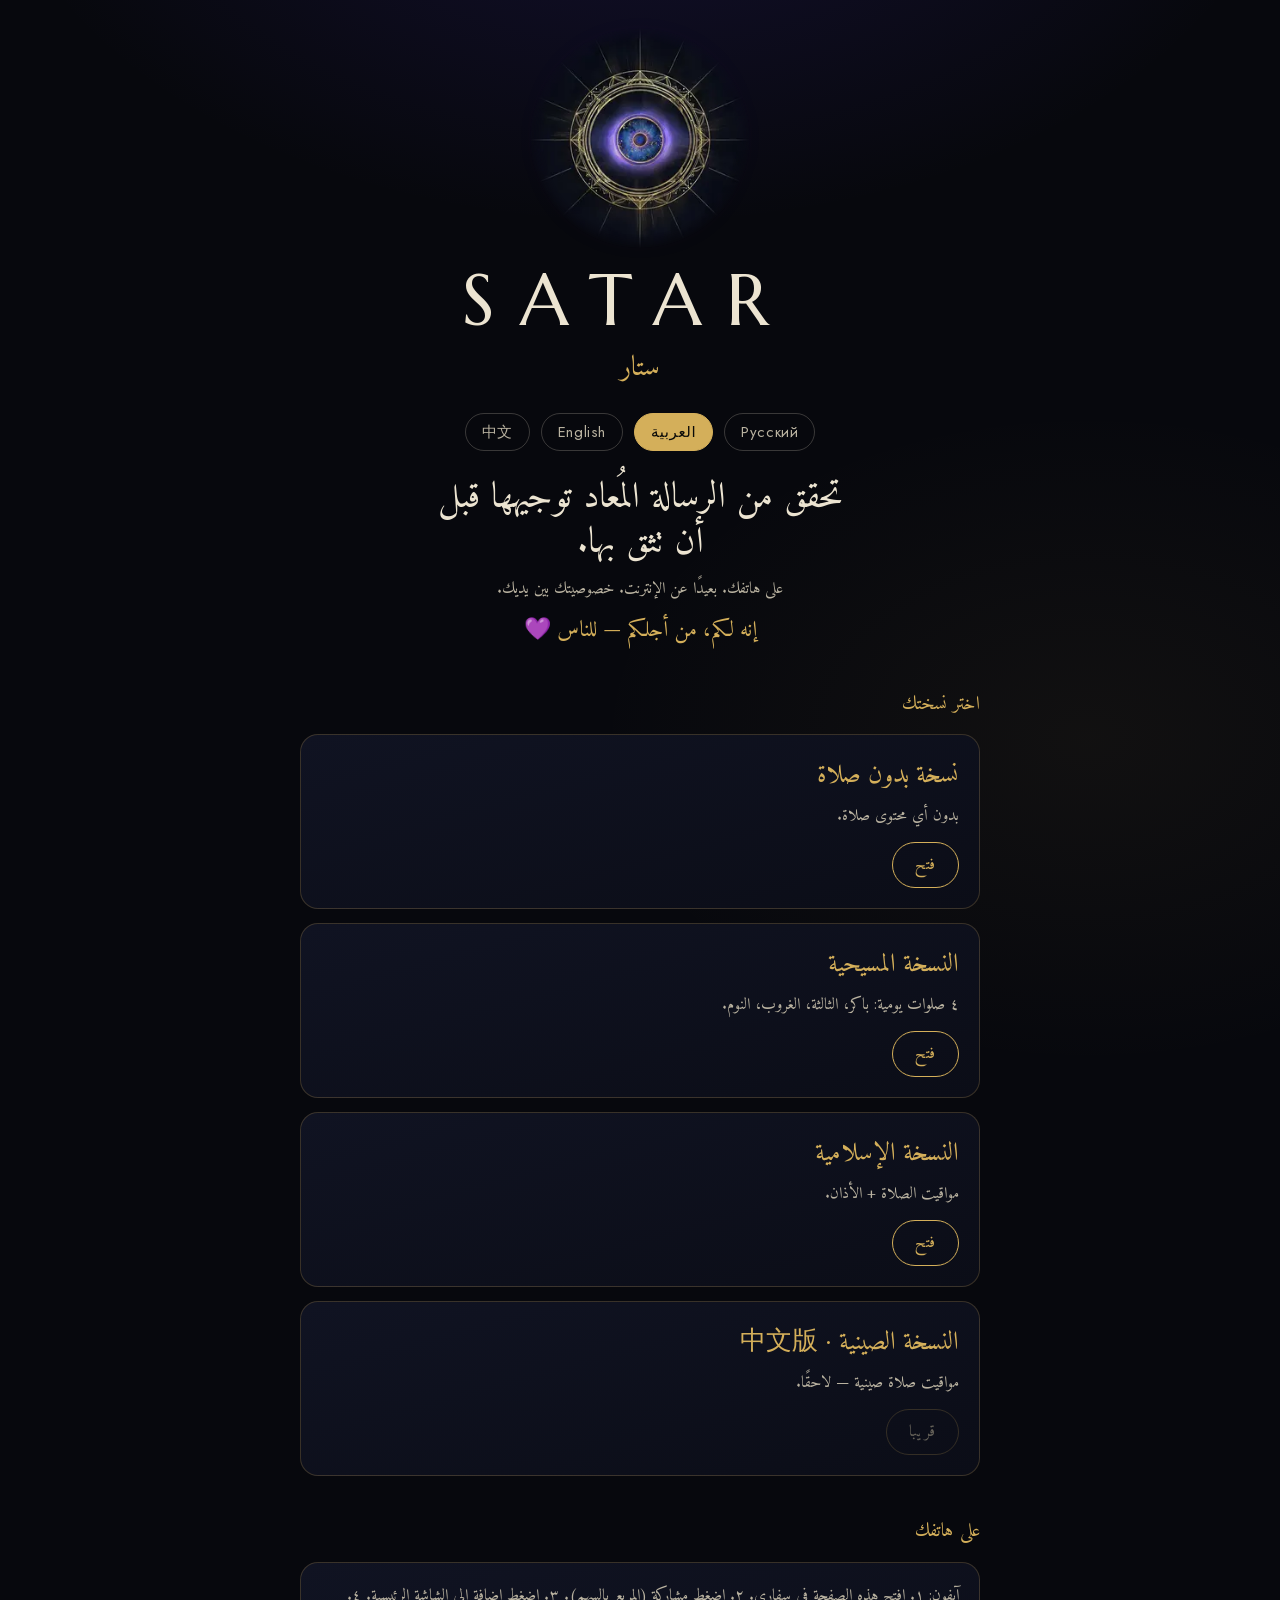
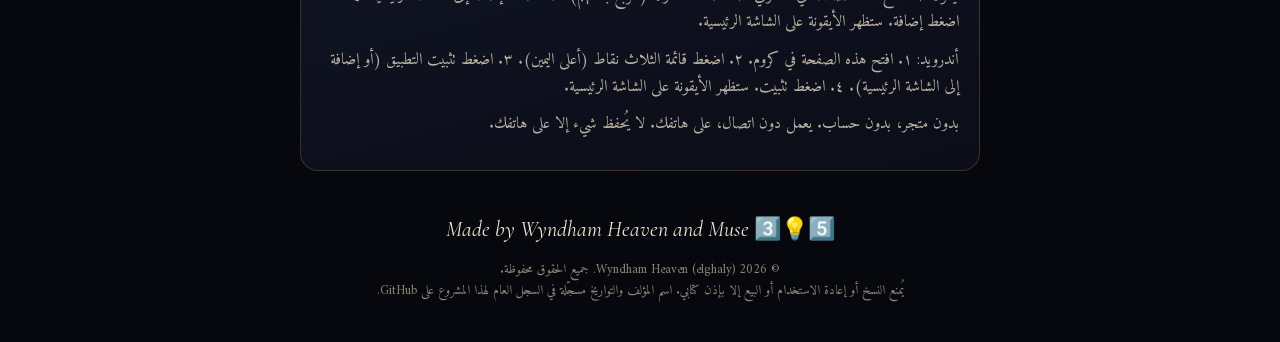
==== commit bb1916ed: "Landing: reorder editions, Islamic rename, Chinese coming soon" ====
--- a/index.html
+++ b/index.html
@@ -59,6 +59,7 @@
 .card p{margin:0 0 12px;color:var(--ivory-dim)}
 a.btn{display:inline-block;border:1px solid var(--gold);color:var(--gold);border-radius:999px;padding:9px 22px;text-decoration:none;letter-spacing:.04em}
 a.btn:hover{background:var(--gold);color:#0a0a08}
+span.btn.soon{display:inline-block;border:1px solid rgba(212,175,90,.28);color:var(--ivory-faint);border-radius:999px;padding:9px 22px;letter-spacing:.04em;cursor:default;pointer-events:none;opacity:.72;user-select:none}
 h2.sec{font-family:var(--caps);font-weight:400;font-size:12px;letter-spacing:.42em;text-transform:uppercase;color:var(--gold);margin:40px 0 12px}
 html[lang="ar"] h2.sec{font-family:var(--ar);font-size:19px;letter-spacing:0}
 .note{color:var(--ivory-faint);line-height:1.6}
@@ -84,11 +85,6 @@
 <p class="yours" data-i="yours">It's yours, for you — for the people 💜</p>
 <h2 class="sec" data-i="choose">Choose your edition</h2>
 <div class="card">
-<h2 data-i="ed_arab">Arab edition</h2>
-<p data-i="ed_arab_d">Prayer times + Adhan.</p>
-<a class="btn" href="v3/index.html" data-i="open">Open</a>
-</div>
-<div class="card">
 <h2 data-i="ed_plain">No-prayer edition</h2>
 <p data-i="ed_plain_d">No prayer content.</p>
 <a class="btn" href="v3/plain.html" data-i="open">Open</a>
@@ -97,6 +93,16 @@
 <h2 data-i="ed_christian">Christian edition</h2>
 <p data-i="ed_christian_d">4 daily prayers: morning, third, sunset, sleep.</p>
 <a class="btn" href="v3/christian.html" data-i="open">Open</a>
+</div>
+<div class="card">
+<h2 data-i="ed_islamic">Islamic edition</h2>
+<p data-i="ed_islamic_d">Prayer times + Adhan.</p>
+<a class="btn" href="v3/index.html" data-i="open">Open</a>
+</div>
+<div class="card">
+<h2 data-i="ed_chinese">Chinese edition</h2>
+<p data-i="ed_chinese_d">Chinese prayer times — coming later.</p>
+<span class="btn soon" data-i="soon" aria-disabled="true">Coming soon</span>
 </div>
 <h2 class="sec" data-i="install">On your phone</h2>
 <div class="card">
@@ -112,10 +118,10 @@
 </div>
 <script>
 var I18N={
-en:{tag:"Check a forward before you trust it.",sub:"On your phone. Off the net. Privacy in your hand.",yours:"It's yours, for you — for the people 💜",choose:"Choose your edition",ed_arab:"Arab edition",ed_arab_d:"Prayer times + Adhan.",ed_plain:"No-prayer edition",ed_plain_d:"No prayer content.",ed_christian:"Christian edition",ed_christian_d:"4 daily prayers: morning, third, sunset, sleep.",open:"Open",install:"On your phone",iphone:"iPhone: 1. Open this page in Safari. 2. Tap Share (the square with an arrow). 3. Tap Add to Home Screen. 4. Tap Add. The icon appears on your Home Screen.",android:"Android: 1. Open this page in Chrome. 2. Tap the three-dot menu (top right). 3. Tap Install app (or Add to Home Screen). 4. Tap Install. The icon appears on your Home Screen.",note:"No store, no account. Works offline, on your phone. Nothing stored anywhere but your phone.", lic:"© 2026 Wyndham Heaven (elghaly). All rights reserved.", warn:"No copying, reuse or sale without written permission. Authorship and dates are recorded in this project’s public history on GitHub."},
-ru:{tag:"Проверьте пересланное сообщение, прежде чем доверять ему.",sub:"На вашем телефоне. Вне сети. Конфиденциальность в ваших руках.",yours:"Это ваше, для вас — для людей 💜",choose:"Выберите версию",ed_arab:"Арабская версия",ed_arab_d:"Время молитв + азан.",ed_plain:"Версия без молитв",ed_plain_d:"Без молитвенного содержания.",ed_christian:"Христианская версия",ed_christian_d:"4 ежедневные молитвы: утреня, третий час, вечерня, повечерие.",open:"Открыть",install:"На вашем телефоне",iphone:"iPhone: 1. Откройте эту страницу в Safari. 2. Нажмите «Поделиться» (квадрат со стрелкой). 3. Нажмите «На экран „Домой“». 4. Нажмите «Добавить». Значок появится на главном экране.",android:"Android: 1. Откройте эту страницу в Chrome. 2. Нажмите меню из трёх точек (вверху справа). 3. Нажмите «Установить приложение» (или «На главный экран»). 4. Нажмите «Установить». Значок появится на главном экране.",note:"Без магазина, без учётной записи. Работает офлайн, на вашем телефоне. Ничего не хранится, кроме вашего телефона.", lic:"© 2026 Wyndham Heaven (elghaly). Все права защищены.", warn:"Копирование, повторное использование и продажа без письменного разрешения запрещены. Авторство и даты записаны в открытой истории этого проекта на GitHub."},
-ar:{tag:"تحقق من الرسالة المُعاد توجيهها قبل أن تثق بها.",sub:"على هاتفك. بعيدًا عن الإنترنت. خصوصيتك بين يديك.",yours:"إنه لكم، من أجلكم — للناس 💜",choose:"اختر نسختك",ed_arab:"النسخة العربية",ed_arab_d:"مواقيت الصلاة + الأذان.",ed_plain:"نسخة بدون صلاة",ed_plain_d:"بدون أي محتوى صلاة.",ed_christian:"النسخة المسيحية",ed_christian_d:"٤ صلوات يومية: باكر، الثالثة، الغروب، النوم.",open:"فتح",install:"على هاتفك",iphone:"آيفون: ١. افتح هذه الصفحة في سفاري. ٢. اضغط مشاركة (المربع بالسهم). ٣. اضغط إضافة إلى الشاشة الرئيسية. ٤. اضغط إضافة. ستظهر الأيقونة على الشاشة الرئيسية.",android:"أندرويد: ١. افتح هذه الصفحة في كروم. ٢. اضغط قائمة الثلاث نقاط (أعلى اليمين). ٣. اضغط تثبيت التطبيق (أو إضافة إلى الشاشة الرئيسية). ٤. اضغط تثبيت. ستظهر الأيقونة على الشاشة الرئيسية.",note:"بدون متجر، بدون حساب. يعمل دون اتصال، على هاتفك. لا يُحفظ شيء إلا على هاتفك.", lic:"© 2026 Wyndham Heaven (elghaly). جميع الحقوق محفوظة.", warn:"يُمنع النسخ أو إعادة الاستخدام أو البيع إلا بإذن كتابي. اسم المؤلف والتواريخ مسجّلة في السجل العام لهذا المشروع على GitHub."},
-zh:{tag:"在相信之前，先检查转发的信息。",sub:"在你的手机上。脱离网络。隐私掌握在自己手中。",yours:"它是你们的，为你们 — 为了人们 💜",choose:"选择你的版本",ed_arab:"阿拉伯语版",ed_arab_d:"礼拜时间 + 宣礼。",ed_plain:"无祈祷版",ed_plain_d:"无祈祷内容。",ed_christian:"基督教版",ed_christian_d:"每日4次祈祷：晨祷、第三时、黄昏、睡前。",open:"打开",install:"在你的手机上",iphone:"iPhone：1. 在 Safari 中打开本页。2. 点击分享（带箭头的方框）。3. 点击“添加到主屏幕”。4. 点击“添加”。图标会出现在主屏幕上。",android:"安卓：1. 在 Chrome 中打开本页。2. 点击右上角的三点菜单。3. 点击“安装应用”（或“添加到主屏幕”）。4. 点击“安装”。图标会出现在主屏幕上。",note:"无需商店，无需账号。离线运行，在你的手机上。除了你的手机，不在任何地方存储。", lic:"© 2026 Wyndham Heaven (elghaly)。保留所有权利。", warn:"未经书面许可，禁止复制、再利用或出售。作者及日期记录在本项目于 GitHub 的公开历史中。"}
+en:{tag:"Check a forward before you trust it.",sub:"On your phone. Off the net. Privacy in your hand.",yours:"It's yours, for you — for the people 💜",choose:"Choose your edition",ed_plain:"No-prayer edition",ed_plain_d:"No prayer content.",ed_christian:"Christian edition",ed_christian_d:"4 daily prayers: morning, third, sunset, sleep.",ed_islamic:"Islamic edition",ed_islamic_d:"Prayer times + Adhan.",ed_chinese:"Chinese edition · 中文版",ed_chinese_d:"Chinese prayer times — coming later.",open:"Open",soon:"Coming soon",install:"On your phone",iphone:"iPhone: 1. Open this page in Safari. 2. Tap Share (the square with an arrow). 3. Tap Add to Home Screen. 4. Tap Add. The icon appears on your Home Screen.",android:"Android: 1. Open this page in Chrome. 2. Tap the three-dot menu (top right). 3. Tap Install app (or Add to Home Screen). 4. Tap Install. The icon appears on your Home Screen.",note:"No store, no account. Works offline, on your phone. Nothing stored anywhere but your phone.", lic:"© 2026 Wyndham Heaven (elghaly). All rights reserved.", warn:"No copying, reuse or sale without written permission. Authorship and dates are recorded in this project’s public history on GitHub."},
+ru:{tag:"Проверьте пересланное сообщение, прежде чем доверять ему.",sub:"На вашем телефоне. Вне сети. Конфиденциальность в ваших руках.",yours:"Это ваше, для вас — для людей 💜",choose:"Выберите версию",ed_plain:"Версия без молитв",ed_plain_d:"Без молитвенного содержания.",ed_christian:"Христианская версия",ed_christian_d:"4 ежедневные молитвы: утреня, третий час, вечерня, повечерие.",ed_islamic:"Исламская версия",ed_islamic_d:"Время молитв + азан.",ed_chinese:"Китайская версия · 中文版",ed_chinese_d:"Китайские молитвенные времена — позже.",open:"Открыть",soon:"Скоро",install:"На вашем телефоне",iphone:"iPhone: 1. Откройте эту страницу в Safari. 2. Нажмите «Поделиться» (квадрат со стрелкой). 3. Нажмите «На экран „Домой“». 4. Нажмите «Добавить». Значок появится на главном экране.",android:"Android: 1. Откройте эту страницу в Chrome. 2. Нажмите меню из трёх точек (вверху справа). 3. Нажмите «Установить приложение» (или «На главный экран»). 4. Нажмите «Установить». Значок появится на главном экране.",note:"Без магазина, без учётной записи. Работает офлайн, на вашем телефоне. Ничего не хранится, кроме вашего телефона.", lic:"© 2026 Wyndham Heaven (elghaly). Все права защищены.", warn:"Копирование, повторное использование и продажа без письменного разрешения запрещены. Авторство и даты записаны в открытой истории этого проекта на GitHub."},
+ar:{tag:"تحقق من الرسالة المُعاد توجيهها قبل أن تثق بها.",sub:"على هاتفك. بعيدًا عن الإنترنت. خصوصيتك بين يديك.",yours:"إنه لكم، من أجلكم — للناس 💜",choose:"اختر نسختك",ed_plain:"نسخة بدون صلاة",ed_plain_d:"بدون أي محتوى صلاة.",ed_christian:"النسخة المسيحية",ed_christian_d:"٤ صلوات يومية: باكر، الثالثة، الغروب، النوم.",ed_islamic:"النسخة الإسلامية",ed_islamic_d:"مواقيت الصلاة + الأذان.",ed_chinese:"النسخة الصينية · 中文版",ed_chinese_d:"مواقيت صلاة صينية — لاحقًا.",open:"فتح",soon:"قريبا",install:"على هاتفك",iphone:"آيفون: ١. افتح هذه الصفحة في سفاري. ٢. اضغط مشاركة (المربع بالسهم). ٣. اضغط إضافة إلى الشاشة الرئيسية. ٤. اضغط إضافة. ستظهر الأيقونة على الشاشة الرئيسية.",android:"أندرويد: ١. افتح هذه الصفحة في كروم. ٢. اضغط قائمة الثلاث نقاط (أعلى اليمين). ٣. اضغط تثبيت التطبيق (أو إضافة إلى الشاشة الرئيسية). ٤. اضغط تثبيت. ستظهر الأيقونة على الشاشة الرئيسية.",note:"بدون متجر، بدون حساب. يعمل دون اتصال، على هاتفك. لا يُحفظ شيء إلا على هاتفك.", lic:"© 2026 Wyndham Heaven (elghaly). جميع الحقوق محفوظة.", warn:"يُمنع النسخ أو إعادة الاستخدام أو البيع إلا بإذن كتابي. اسم المؤلف والتواريخ مسجّلة في السجل العام لهذا المشروع على GitHub."},
+zh:{tag:"在相信之前，先检查转发的信息。",sub:"在你的手机上。脱离网络。隐私掌握在自己手中。",yours:"它是你们的，为你们 — 为了人们 💜",choose:"选择你的版本",ed_plain:"无祈祷版",ed_plain_d:"无祈祷内容。",ed_christian:"基督教版",ed_christian_d:"每日4次祈祷：晨祷、第三时、黄昏、睡前。",ed_islamic:"伊斯兰版",ed_islamic_d:"礼拜时间 + 宣礼。",ed_chinese:"中文版",ed_chinese_d:"中文礼拜时间 — 稍后推出。",open:"打开",soon:"即将推出",install:"在你的手机上",iphone:"iPhone：1. 在 Safari 中打开本页。2. 点击分享（带箭头的方框）。3. 点击“添加到主屏幕”。4. 点击“添加”。图标会出现在主屏幕上。",android:"安卓：1. 在 Chrome 中打开本页。2. 点击右上角的三点菜单。3. 点击“安装应用”（或“添加到主屏幕”）。4. 点击“安装”。图标会出现在主屏幕上。",note:"无需商店，无需账号。离线运行，在你的手机上。除了你的手机，不在任何地方存储。", lic:"© 2026 Wyndham Heaven (elghaly)。保留所有权利。", warn:"未经书面许可，禁止复制、再利用或出售。作者及日期记录在本项目于 GitHub 的公开历史中。"}
 };
 function setLang(l){
 document.documentElement.lang=l;
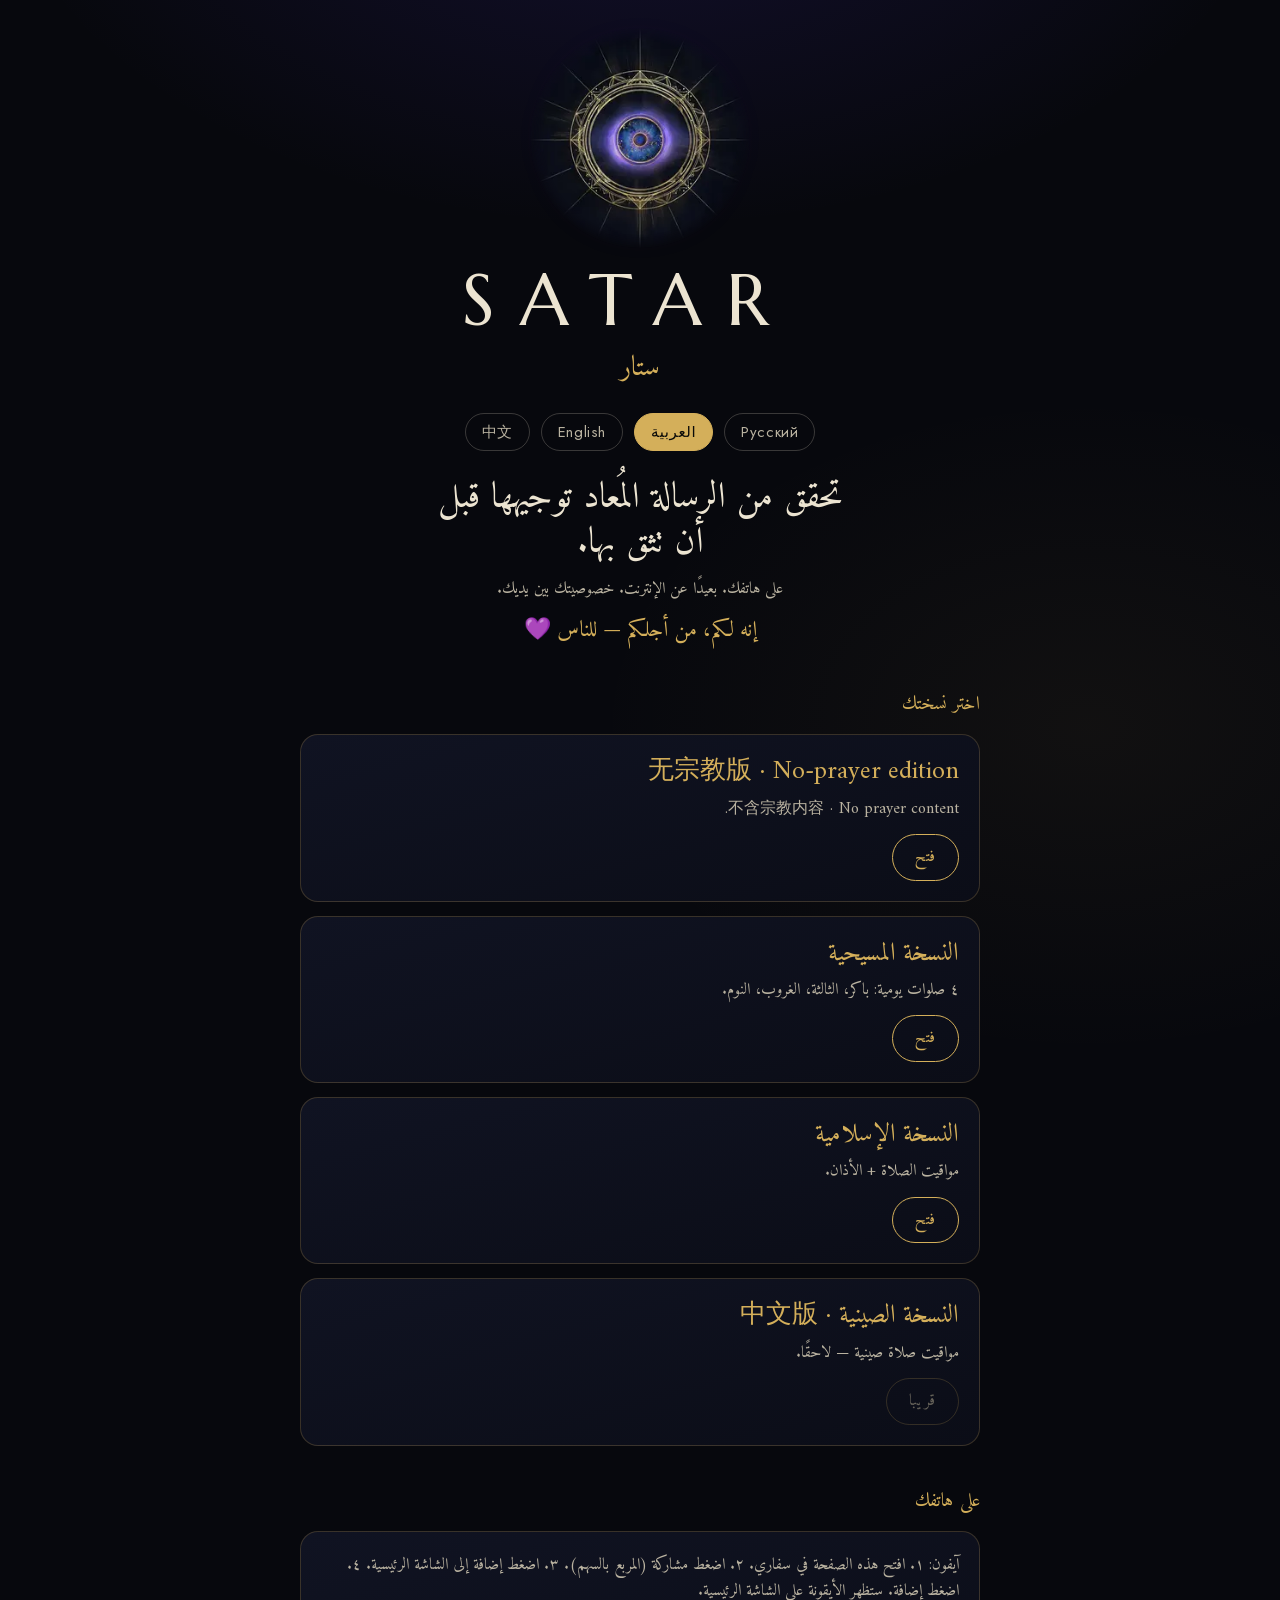
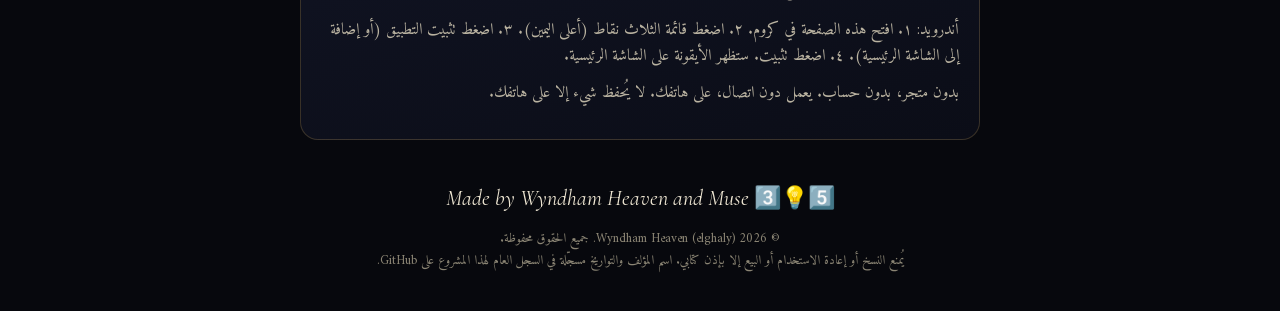
==== commit 2c3a8417: "Landing: No-prayer card bilingual Chinese · English" ====
--- a/index.html
+++ b/index.html
@@ -28,9 +28,9 @@
     --danger-bg: rgba(229, 72, 77, 0.12);
     --safe: #63cf96;
     --safe-bg: rgba(63, 178, 127, 0.12);
-    --serif: "Cormorant Garamond", "Times New Roman", serif;
-    --caps: "Marcellus", "Cormorant Garamond", serif;
-    --sans: "Jost", "Segoe UI", system-ui, sans-serif;
+    --serif: "Cormorant Garamond", "Times New Roman", "Noto Serif CJK SC", "Source Han Serif SC", "PingFang SC", "Microsoft YaHei", "Noto Sans CJK SC", sans-serif, serif;
+    --caps: "Marcellus", "Cormorant Garamond", "Noto Serif CJK SC", "PingFang SC", "Microsoft YaHei", sans-serif, serif;
+    --sans: "Jost", "Segoe UI", "PingFang SC", "Hiragino Sans GB", "Noto Sans CJK SC", "Microsoft YaHei", "WenQuanYi Micro Hei", system-ui, sans-serif;
     --ar: "Amiri", serif;
   }
   * { box-sizing: border-box; }
@@ -54,7 +54,7 @@
 .yours{text-align:center;font-family:var(--serif);font-size:22px;color:var(--gold);margin:0 0 24px}
 html[lang="ar"] .tag,html[lang="ar"] .yours{font-family:var(--ar);font-style:normal}
 .card{background:linear-gradient(165deg,var(--panel),var(--night-2));border:1px solid rgba(212,175,90,.22);border-radius:18px;padding:20px;margin:14px 0}
-.card h2{margin:0 0 6px;color:var(--gold);font-family:var(--serif);font-weight:500;font-size:1.6rem}
+.card h2{margin:0 0 6px;color:var(--gold);font-family:var(--serif);font-weight:500;font-size:clamp(1.25rem,5.2vw,1.6rem);line-height:1.35;overflow-wrap:anywhere;word-break:normal}
 html[lang="ar"] .card h2{font-family:var(--ar);font-weight:400}
 .card p{margin:0 0 12px;color:var(--ivory-dim)}
 a.btn{display:inline-block;border:1px solid var(--gold);color:var(--gold);border-radius:999px;padding:9px 22px;text-decoration:none;letter-spacing:.04em}
@@ -85,8 +85,8 @@
 <p class="yours" data-i="yours">It's yours, for you — for the people 💜</p>
 <h2 class="sec" data-i="choose">Choose your edition</h2>
 <div class="card">
-<h2 data-i="ed_plain">No-prayer edition</h2>
-<p data-i="ed_plain_d">No prayer content.</p>
+<h2 data-i="ed_plain">无宗教版 · No-prayer edition</h2>
+<p data-i="ed_plain_d">不含宗教内容 · No prayer content.</p>
 <a class="btn" href="v3/plain.html" data-i="open">Open</a>
 </div>
 <div class="card">
@@ -118,10 +118,10 @@
 </div>
 <script>
 var I18N={
-en:{tag:"Check a forward before you trust it.",sub:"On your phone. Off the net. Privacy in your hand.",yours:"It's yours, for you — for the people 💜",choose:"Choose your edition",ed_plain:"No-prayer edition",ed_plain_d:"No prayer content.",ed_christian:"Christian edition",ed_christian_d:"4 daily prayers: morning, third, sunset, sleep.",ed_islamic:"Islamic edition",ed_islamic_d:"Prayer times + Adhan.",ed_chinese:"Chinese edition · 中文版",ed_chinese_d:"Chinese prayer times — coming later.",open:"Open",soon:"Coming soon",install:"On your phone",iphone:"iPhone: 1. Open this page in Safari. 2. Tap Share (the square with an arrow). 3. Tap Add to Home Screen. 4. Tap Add. The icon appears on your Home Screen.",android:"Android: 1. Open this page in Chrome. 2. Tap the three-dot menu (top right). 3. Tap Install app (or Add to Home Screen). 4. Tap Install. The icon appears on your Home Screen.",note:"No store, no account. Works offline, on your phone. Nothing stored anywhere but your phone.", lic:"© 2026 Wyndham Heaven (elghaly). All rights reserved.", warn:"No copying, reuse or sale without written permission. Authorship and dates are recorded in this project’s public history on GitHub."},
-ru:{tag:"Проверьте пересланное сообщение, прежде чем доверять ему.",sub:"На вашем телефоне. Вне сети. Конфиденциальность в ваших руках.",yours:"Это ваше, для вас — для людей 💜",choose:"Выберите версию",ed_plain:"Версия без молитв",ed_plain_d:"Без молитвенного содержания.",ed_christian:"Христианская версия",ed_christian_d:"4 ежедневные молитвы: утреня, третий час, вечерня, повечерие.",ed_islamic:"Исламская версия",ed_islamic_d:"Время молитв + азан.",ed_chinese:"Китайская версия · 中文版",ed_chinese_d:"Китайские молитвенные времена — позже.",open:"Открыть",soon:"Скоро",install:"На вашем телефоне",iphone:"iPhone: 1. Откройте эту страницу в Safari. 2. Нажмите «Поделиться» (квадрат со стрелкой). 3. Нажмите «На экран „Домой“». 4. Нажмите «Добавить». Значок появится на главном экране.",android:"Android: 1. Откройте эту страницу в Chrome. 2. Нажмите меню из трёх точек (вверху справа). 3. Нажмите «Установить приложение» (или «На главный экран»). 4. Нажмите «Установить». Значок появится на главном экране.",note:"Без магазина, без учётной записи. Работает офлайн, на вашем телефоне. Ничего не хранится, кроме вашего телефона.", lic:"© 2026 Wyndham Heaven (elghaly). Все права защищены.", warn:"Копирование, повторное использование и продажа без письменного разрешения запрещены. Авторство и даты записаны в открытой истории этого проекта на GitHub."},
-ar:{tag:"تحقق من الرسالة المُعاد توجيهها قبل أن تثق بها.",sub:"على هاتفك. بعيدًا عن الإنترنت. خصوصيتك بين يديك.",yours:"إنه لكم، من أجلكم — للناس 💜",choose:"اختر نسختك",ed_plain:"نسخة بدون صلاة",ed_plain_d:"بدون أي محتوى صلاة.",ed_christian:"النسخة المسيحية",ed_christian_d:"٤ صلوات يومية: باكر، الثالثة، الغروب، النوم.",ed_islamic:"النسخة الإسلامية",ed_islamic_d:"مواقيت الصلاة + الأذان.",ed_chinese:"النسخة الصينية · 中文版",ed_chinese_d:"مواقيت صلاة صينية — لاحقًا.",open:"فتح",soon:"قريبا",install:"على هاتفك",iphone:"آيفون: ١. افتح هذه الصفحة في سفاري. ٢. اضغط مشاركة (المربع بالسهم). ٣. اضغط إضافة إلى الشاشة الرئيسية. ٤. اضغط إضافة. ستظهر الأيقونة على الشاشة الرئيسية.",android:"أندرويد: ١. افتح هذه الصفحة في كروم. ٢. اضغط قائمة الثلاث نقاط (أعلى اليمين). ٣. اضغط تثبيت التطبيق (أو إضافة إلى الشاشة الرئيسية). ٤. اضغط تثبيت. ستظهر الأيقونة على الشاشة الرئيسية.",note:"بدون متجر، بدون حساب. يعمل دون اتصال، على هاتفك. لا يُحفظ شيء إلا على هاتفك.", lic:"© 2026 Wyndham Heaven (elghaly). جميع الحقوق محفوظة.", warn:"يُمنع النسخ أو إعادة الاستخدام أو البيع إلا بإذن كتابي. اسم المؤلف والتواريخ مسجّلة في السجل العام لهذا المشروع على GitHub."},
-zh:{tag:"在相信之前，先检查转发的信息。",sub:"在你的手机上。脱离网络。隐私掌握在自己手中。",yours:"它是你们的，为你们 — 为了人们 💜",choose:"选择你的版本",ed_plain:"无祈祷版",ed_plain_d:"无祈祷内容。",ed_christian:"基督教版",ed_christian_d:"每日4次祈祷：晨祷、第三时、黄昏、睡前。",ed_islamic:"伊斯兰版",ed_islamic_d:"礼拜时间 + 宣礼。",ed_chinese:"中文版",ed_chinese_d:"中文礼拜时间 — 稍后推出。",open:"打开",soon:"即将推出",install:"在你的手机上",iphone:"iPhone：1. 在 Safari 中打开本页。2. 点击分享（带箭头的方框）。3. 点击“添加到主屏幕”。4. 点击“添加”。图标会出现在主屏幕上。",android:"安卓：1. 在 Chrome 中打开本页。2. 点击右上角的三点菜单。3. 点击“安装应用”（或“添加到主屏幕”）。4. 点击“安装”。图标会出现在主屏幕上。",note:"无需商店，无需账号。离线运行，在你的手机上。除了你的手机，不在任何地方存储。", lic:"© 2026 Wyndham Heaven (elghaly)。保留所有权利。", warn:"未经书面许可，禁止复制、再利用或出售。作者及日期记录在本项目于 GitHub 的公开历史中。"}
+en:{tag:"Check a forward before you trust it.",sub:"On your phone. Off the net. Privacy in your hand.",yours:"It's yours, for you — for the people 💜",choose:"Choose your edition",ed_plain:"无宗教版 · No-prayer edition",ed_plain_d:"不含宗教内容 · No prayer content.",ed_christian:"Christian edition",ed_christian_d:"4 daily prayers: morning, third, sunset, sleep.",ed_islamic:"Islamic edition",ed_islamic_d:"Prayer times + Adhan.",ed_chinese:"Chinese edition · 中文版",ed_chinese_d:"Chinese prayer times — coming later.",open:"Open",soon:"Coming soon",install:"On your phone",iphone:"iPhone: 1. Open this page in Safari. 2. Tap Share (the square with an arrow). 3. Tap Add to Home Screen. 4. Tap Add. The icon appears on your Home Screen.",android:"Android: 1. Open this page in Chrome. 2. Tap the three-dot menu (top right). 3. Tap Install app (or Add to Home Screen). 4. Tap Install. The icon appears on your Home Screen.",note:"No store, no account. Works offline, on your phone. Nothing stored anywhere but your phone.", lic:"© 2026 Wyndham Heaven (elghaly). All rights reserved.", warn:"No copying, reuse or sale without written permission. Authorship and dates are recorded in this project’s public history on GitHub."},
+ru:{tag:"Проверьте пересланное сообщение, прежде чем доверять ему.",sub:"На вашем телефоне. Вне сети. Конфиденциальность в ваших руках.",yours:"Это ваше, для вас — для людей 💜",choose:"Выберите версию",ed_plain:"无宗教版 · No-prayer edition",ed_plain_d:"不含宗教内容 · No prayer content.",ed_christian:"Христианская версия",ed_christian_d:"4 ежедневные молитвы: утреня, третий час, вечерня, повечерие.",ed_islamic:"Исламская версия",ed_islamic_d:"Время молитв + азан.",ed_chinese:"Китайская версия · 中文版",ed_chinese_d:"Китайские молитвенные времена — позже.",open:"Открыть",soon:"Скоро",install:"На вашем телефоне",iphone:"iPhone: 1. Откройте эту страницу в Safari. 2. Нажмите «Поделиться» (квадрат со стрелкой). 3. Нажмите «На экран „Домой“». 4. Нажмите «Добавить». Значок появится на главном экране.",android:"Android: 1. Откройте эту страницу в Chrome. 2. Нажмите меню из трёх точек (вверху справа). 3. Нажмите «Установить приложение» (или «На главный экран»). 4. Нажмите «Установить». Значок появится на главном экране.",note:"Без магазина, без учётной записи. Работает офлайн, на вашем телефоне. Ничего не хранится, кроме вашего телефона.", lic:"© 2026 Wyndham Heaven (elghaly). Все права защищены.", warn:"Копирование, повторное использование и продажа без письменного разрешения запрещены. Авторство и даты записаны в открытой истории этого проекта на GitHub."},
+ar:{tag:"تحقق من الرسالة المُعاد توجيهها قبل أن تثق بها.",sub:"على هاتفك. بعيدًا عن الإنترنت. خصوصيتك بين يديك.",yours:"إنه لكم، من أجلكم — للناس 💜",choose:"اختر نسختك",ed_plain:"无宗教版 · No-prayer edition",ed_plain_d:"不含宗教内容 · No prayer content.",ed_christian:"النسخة المسيحية",ed_christian_d:"٤ صلوات يومية: باكر، الثالثة، الغروب، النوم.",ed_islamic:"النسخة الإسلامية",ed_islamic_d:"مواقيت الصلاة + الأذان.",ed_chinese:"النسخة الصينية · 中文版",ed_chinese_d:"مواقيت صلاة صينية — لاحقًا.",open:"فتح",soon:"قريبا",install:"على هاتفك",iphone:"آيفون: ١. افتح هذه الصفحة في سفاري. ٢. اضغط مشاركة (المربع بالسهم). ٣. اضغط إضافة إلى الشاشة الرئيسية. ٤. اضغط إضافة. ستظهر الأيقونة على الشاشة الرئيسية.",android:"أندرويد: ١. افتح هذه الصفحة في كروم. ٢. اضغط قائمة الثلاث نقاط (أعلى اليمين). ٣. اضغط تثبيت التطبيق (أو إضافة إلى الشاشة الرئيسية). ٤. اضغط تثبيت. ستظهر الأيقونة على الشاشة الرئيسية.",note:"بدون متجر، بدون حساب. يعمل دون اتصال، على هاتفك. لا يُحفظ شيء إلا على هاتفك.", lic:"© 2026 Wyndham Heaven (elghaly). جميع الحقوق محفوظة.", warn:"يُمنع النسخ أو إعادة الاستخدام أو البيع إلا بإذن كتابي. اسم المؤلف والتواريخ مسجّلة في السجل العام لهذا المشروع على GitHub."},
+zh:{tag:"在相信之前，先检查转发的信息。",sub:"在你的手机上。脱离网络。隐私掌握在自己手中。",yours:"它是你们的，为你们 — 为了人们 💜",choose:"选择你的版本",ed_plain:"无宗教版 · No-prayer edition",ed_plain_d:"不含宗教内容 · No prayer content.",ed_christian:"基督教版",ed_christian_d:"每日4次祈祷：晨祷、第三时、黄昏、睡前。",ed_islamic:"伊斯兰版",ed_islamic_d:"礼拜时间 + 宣礼。",ed_chinese:"中文版",ed_chinese_d:"中文礼拜时间 — 稍后推出。",open:"打开",soon:"即将推出",install:"在你的手机上",iphone:"iPhone：1. 在 Safari 中打开本页。2. 点击分享（带箭头的方框）。3. 点击“添加到主屏幕”。4. 点击“添加”。图标会出现在主屏幕上。",android:"安卓：1. 在 Chrome 中打开本页。2. 点击右上角的三点菜单。3. 点击“安装应用”（或“添加到主屏幕”）。4. 点击“安装”。图标会出现在主屏幕上。",note:"无需商店，无需账号。离线运行，在你的手机上。除了你的手机，不在任何地方存储。", lic:"© 2026 Wyndham Heaven (elghaly)。保留所有权利。", warn:"未经书面许可，禁止复制、再利用或出售。作者及日期记录在本项目于 GitHub 的公开历史中。"}
 };
 function setLang(l){
 document.documentElement.lang=l;
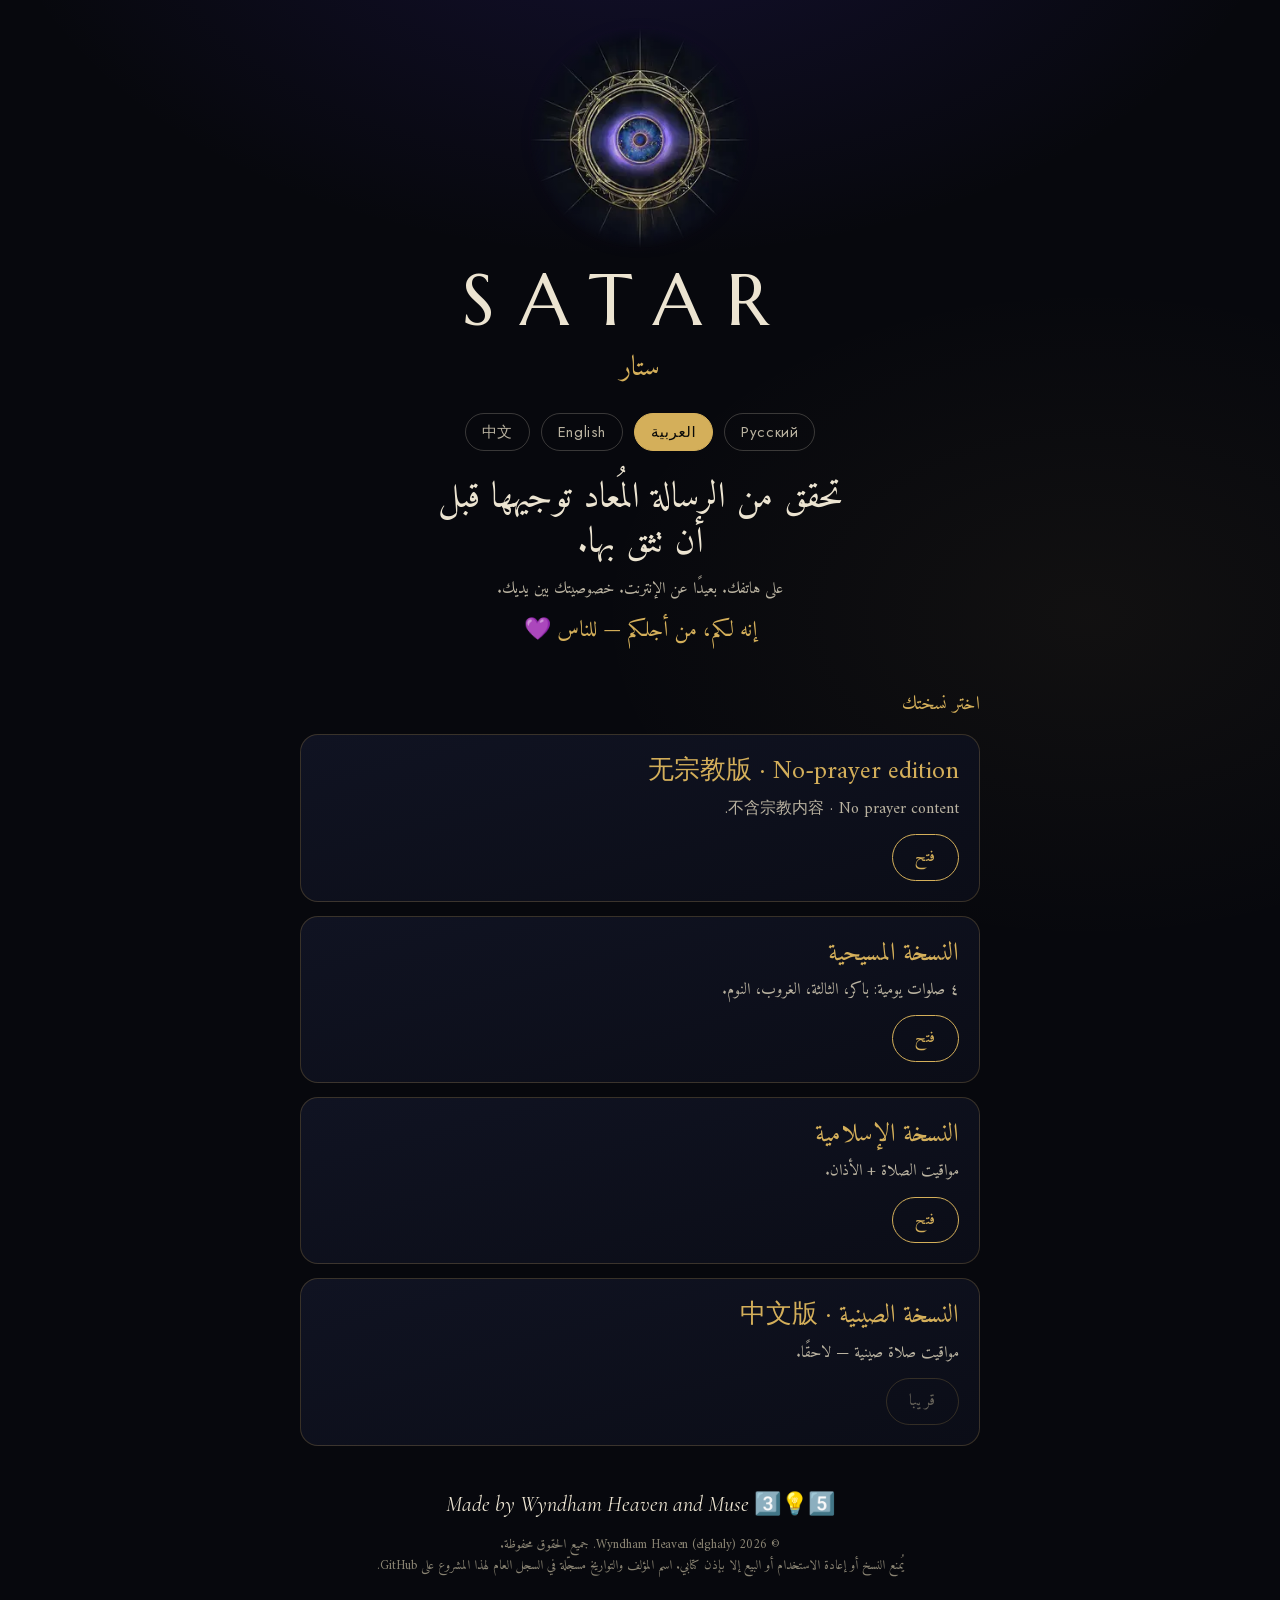
==== commit d6e2453d: "Block install and download during trial Remove PWA installability: drop all webmanifest links and fi" ====
--- a/index.html
+++ b/index.html
@@ -6,10 +6,8 @@
 <title>Satar</title>
 <meta name="theme-color" content="#07080d">
 <link rel="stylesheet" href="fonts/fonts.css">
-<link rel="manifest" href="manifest.webmanifest">
 <link rel="icon" type="image/png" href="icons/icon-192.png">
 <link rel="apple-touch-icon" href="icons/apple-touch-icon.png">
-<meta name="apple-mobile-web-app-title" content="Satar">
 <style>
   :root {
     color-scheme: dark;
@@ -104,12 +102,6 @@
 <p data-i="ed_chinese_d">Chinese prayer times — coming later.</p>
 <span class="btn soon" data-i="soon" aria-disabled="true">Coming soon</span>
 </div>
-<h2 class="sec" data-i="install">On your phone</h2>
-<div class="card">
-<p data-i="iphone">iPhone: 1. Open this page in Safari. 2. Tap Share (the square with an arrow). 3. Tap Add to Home Screen. 4. Tap Add. The icon appears on your Home Screen.</p>
-<p data-i="android">Android: 1. Open this page in Chrome. 2. Tap the three-dot menu (top right). 3. Tap Install app (or Add to Home Screen). 4. Tap Install. The icon appears on your Home Screen.</p>
-<p class="note" data-i="note">No store, no account. Works offline, on your phone. Nothing stored anywhere but your phone.</p>
-</div>
 <div class="credit">Made by Wyndham Heaven and Muse <span class="sign">3️⃣💡5️⃣</span></div>
 <div class="licfoot">
 <div data-i="lic">© 2026 Wyndham Heaven (elghaly). All rights reserved.</div>
@@ -118,10 +110,10 @@
 </div>
 <script>
 var I18N={
-en:{tag:"Check a forward before you trust it.",sub:"On your phone. Off the net. Privacy in your hand.",yours:"It's yours, for you — for the people 💜",choose:"Choose your edition",ed_plain:"无宗教版 · No-prayer edition",ed_plain_d:"不含宗教内容 · No prayer content.",ed_christian:"Christian edition",ed_christian_d:"4 daily prayers: morning, third, sunset, sleep.",ed_islamic:"Islamic edition",ed_islamic_d:"Prayer times + Adhan.",ed_chinese:"Chinese edition · 中文版",ed_chinese_d:"Chinese prayer times — coming later.",open:"Open",soon:"Coming soon",install:"On your phone",iphone:"iPhone: 1. Open this page in Safari. 2. Tap Share (the square with an arrow). 3. Tap Add to Home Screen. 4. Tap Add. The icon appears on your Home Screen.",android:"Android: 1. Open this page in Chrome. 2. Tap the three-dot menu (top right). 3. Tap Install app (or Add to Home Screen). 4. Tap Install. The icon appears on your Home Screen.",note:"No store, no account. Works offline, on your phone. Nothing stored anywhere but your phone.", lic:"© 2026 Wyndham Heaven (elghaly). All rights reserved.", warn:"No copying, reuse or sale without written permission. Authorship and dates are recorded in this project’s public history on GitHub."},
-ru:{tag:"Проверьте пересланное сообщение, прежде чем доверять ему.",sub:"На вашем телефоне. Вне сети. Конфиденциальность в ваших руках.",yours:"Это ваше, для вас — для людей 💜",choose:"Выберите версию",ed_plain:"无宗教版 · No-prayer edition",ed_plain_d:"不含宗教内容 · No prayer content.",ed_christian:"Христианская версия",ed_christian_d:"4 ежедневные молитвы: утреня, третий час, вечерня, повечерие.",ed_islamic:"Исламская версия",ed_islamic_d:"Время молитв + азан.",ed_chinese:"Китайская версия · 中文版",ed_chinese_d:"Китайские молитвенные времена — позже.",open:"Открыть",soon:"Скоро",install:"На вашем телефоне",iphone:"iPhone: 1. Откройте эту страницу в Safari. 2. Нажмите «Поделиться» (квадрат со стрелкой). 3. Нажмите «На экран „Домой“». 4. Нажмите «Добавить». Значок появится на главном экране.",android:"Android: 1. Откройте эту страницу в Chrome. 2. Нажмите меню из трёх точек (вверху справа). 3. Нажмите «Установить приложение» (или «На главный экран»). 4. Нажмите «Установить». Значок появится на главном экране.",note:"Без магазина, без учётной записи. Работает офлайн, на вашем телефоне. Ничего не хранится, кроме вашего телефона.", lic:"© 2026 Wyndham Heaven (elghaly). Все права защищены.", warn:"Копирование, повторное использование и продажа без письменного разрешения запрещены. Авторство и даты записаны в открытой истории этого проекта на GitHub."},
-ar:{tag:"تحقق من الرسالة المُعاد توجيهها قبل أن تثق بها.",sub:"على هاتفك. بعيدًا عن الإنترنت. خصوصيتك بين يديك.",yours:"إنه لكم، من أجلكم — للناس 💜",choose:"اختر نسختك",ed_plain:"无宗教版 · No-prayer edition",ed_plain_d:"不含宗教内容 · No prayer content.",ed_christian:"النسخة المسيحية",ed_christian_d:"٤ صلوات يومية: باكر، الثالثة، الغروب، النوم.",ed_islamic:"النسخة الإسلامية",ed_islamic_d:"مواقيت الصلاة + الأذان.",ed_chinese:"النسخة الصينية · 中文版",ed_chinese_d:"مواقيت صلاة صينية — لاحقًا.",open:"فتح",soon:"قريبا",install:"على هاتفك",iphone:"آيفون: ١. افتح هذه الصفحة في سفاري. ٢. اضغط مشاركة (المربع بالسهم). ٣. اضغط إضافة إلى الشاشة الرئيسية. ٤. اضغط إضافة. ستظهر الأيقونة على الشاشة الرئيسية.",android:"أندرويد: ١. افتح هذه الصفحة في كروم. ٢. اضغط قائمة الثلاث نقاط (أعلى اليمين). ٣. اضغط تثبيت التطبيق (أو إضافة إلى الشاشة الرئيسية). ٤. اضغط تثبيت. ستظهر الأيقونة على الشاشة الرئيسية.",note:"بدون متجر، بدون حساب. يعمل دون اتصال، على هاتفك. لا يُحفظ شيء إلا على هاتفك.", lic:"© 2026 Wyndham Heaven (elghaly). جميع الحقوق محفوظة.", warn:"يُمنع النسخ أو إعادة الاستخدام أو البيع إلا بإذن كتابي. اسم المؤلف والتواريخ مسجّلة في السجل العام لهذا المشروع على GitHub."},
-zh:{tag:"在相信之前，先检查转发的信息。",sub:"在你的手机上。脱离网络。隐私掌握在自己手中。",yours:"它是你们的，为你们 — 为了人们 💜",choose:"选择你的版本",ed_plain:"无宗教版 · No-prayer edition",ed_plain_d:"不含宗教内容 · No prayer content.",ed_christian:"基督教版",ed_christian_d:"每日4次祈祷：晨祷、第三时、黄昏、睡前。",ed_islamic:"伊斯兰版",ed_islamic_d:"礼拜时间 + 宣礼。",ed_chinese:"中文版",ed_chinese_d:"中文礼拜时间 — 稍后推出。",open:"打开",soon:"即将推出",install:"在你的手机上",iphone:"iPhone：1. 在 Safari 中打开本页。2. 点击分享（带箭头的方框）。3. 点击“添加到主屏幕”。4. 点击“添加”。图标会出现在主屏幕上。",android:"安卓：1. 在 Chrome 中打开本页。2. 点击右上角的三点菜单。3. 点击“安装应用”（或“添加到主屏幕”）。4. 点击“安装”。图标会出现在主屏幕上。",note:"无需商店，无需账号。离线运行，在你的手机上。除了你的手机，不在任何地方存储。", lic:"© 2026 Wyndham Heaven (elghaly)。保留所有权利。", warn:"未经书面许可，禁止复制、再利用或出售。作者及日期记录在本项目于 GitHub 的公开历史中。"}
+en:{tag:"Check a forward before you trust it.",sub:"On your phone. Off the net. Privacy in your hand.",yours:"It's yours, for you — for the people 💜",choose:"Choose your edition",ed_plain:"无宗教版 · No-prayer edition",ed_plain_d:"不含宗教内容 · No prayer content.",ed_christian:"Christian edition",ed_christian_d:"4 daily prayers: morning, third, sunset, sleep.",ed_islamic:"Islamic edition",ed_islamic_d:"Prayer times + Adhan.",ed_chinese:"Chinese edition · 中文版",ed_chinese_d:"Chinese prayer times — coming later.",open:"Open",soon:"Coming soon", lic:"© 2026 Wyndham Heaven (elghaly). All rights reserved.", warn:"No copying, reuse or sale without written permission. Authorship and dates are recorded in this project’s public history on GitHub."},
+ru:{tag:"Проверьте пересланное сообщение, прежде чем доверять ему.",sub:"На вашем телефоне. Вне сети. Конфиденциальность в ваших руках.",yours:"Это ваше, для вас — для людей 💜",choose:"Выберите версию",ed_plain:"无宗教版 · No-prayer edition",ed_plain_d:"不含宗教内容 · No prayer content.",ed_christian:"Христианская версия",ed_christian_d:"4 ежедневные молитвы: утреня, третий час, вечерня, повечерие.",ed_islamic:"Исламская версия",ed_islamic_d:"Время молитв + азан.",ed_chinese:"Китайская версия · 中文版",ed_chinese_d:"Китайские молитвенные времена — позже.",open:"Открыть",soon:"Скоро", lic:"© 2026 Wyndham Heaven (elghaly). Все права защищены.", warn:"Копирование, повторное использование и продажа без письменного разрешения запрещены. Авторство и даты записаны в открытой истории этого проекта на GitHub."},
+ar:{tag:"تحقق من الرسالة المُعاد توجيهها قبل أن تثق بها.",sub:"على هاتفك. بعيدًا عن الإنترنت. خصوصيتك بين يديك.",yours:"إنه لكم، من أجلكم — للناس 💜",choose:"اختر نسختك",ed_plain:"无宗教版 · No-prayer edition",ed_plain_d:"不含宗教内容 · No prayer content.",ed_christian:"النسخة المسيحية",ed_christian_d:"٤ صلوات يومية: باكر، الثالثة، الغروب، النوم.",ed_islamic:"النسخة الإسلامية",ed_islamic_d:"مواقيت الصلاة + الأذان.",ed_chinese:"النسخة الصينية · 中文版",ed_chinese_d:"مواقيت صلاة صينية — لاحقًا.",open:"فتح",soon:"قريبا", lic:"© 2026 Wyndham Heaven (elghaly). جميع الحقوق محفوظة.", warn:"يُمنع النسخ أو إعادة الاستخدام أو البيع إلا بإذن كتابي. اسم المؤلف والتواريخ مسجّلة في السجل العام لهذا المشروع على GitHub."},
+zh:{tag:"在相信之前，先检查转发的信息。",sub:"在你的手机上。脱离网络。隐私掌握在自己手中。",yours:"它是你们的，为你们 — 为了人们 💜",choose:"选择你的版本",ed_plain:"无宗教版 · No-prayer edition",ed_plain_d:"不含宗教内容 · No prayer content.",ed_christian:"基督教版",ed_christian_d:"每日4次祈祷：晨祷、第三时、黄昏、睡前。",ed_islamic:"伊斯兰版",ed_islamic_d:"礼拜时间 + 宣礼。",ed_chinese:"中文版",ed_chinese_d:"中文礼拜时间 — 稍后推出。",open:"打开",soon:"即将推出", lic:"© 2026 Wyndham Heaven (elghaly)。保留所有权利。", warn:"未经书面许可，禁止复制、再利用或出售。作者及日期记录在本项目于 GitHub 的公开历史中。"}
 };
 function setLang(l){
 document.documentElement.lang=l;
@@ -135,7 +127,12 @@
 var lbs=document.querySelectorAll(".langs button");
 for(var k=0;k<lbs.length;k++){lbs[k].addEventListener("click",function(){setLang(this.getAttribute("data-lang"));});}
 setLang('ar');
-if('serviceWorker' in navigator){window.addEventListener('load',function(){navigator.serviceWorker.register('sw.js',{scope:'./'}).catch(function(){});});}
+if ('serviceWorker' in navigator) {
+  navigator.serviceWorker.getRegistrations().then(function (rs) {
+    rs.forEach(function (r) { r.unregister(); });
+  });
+}
+window.addEventListener('beforeinstallprompt', function (e) { e.preventDefault(); });
 </script>
 </body>
 </html>
